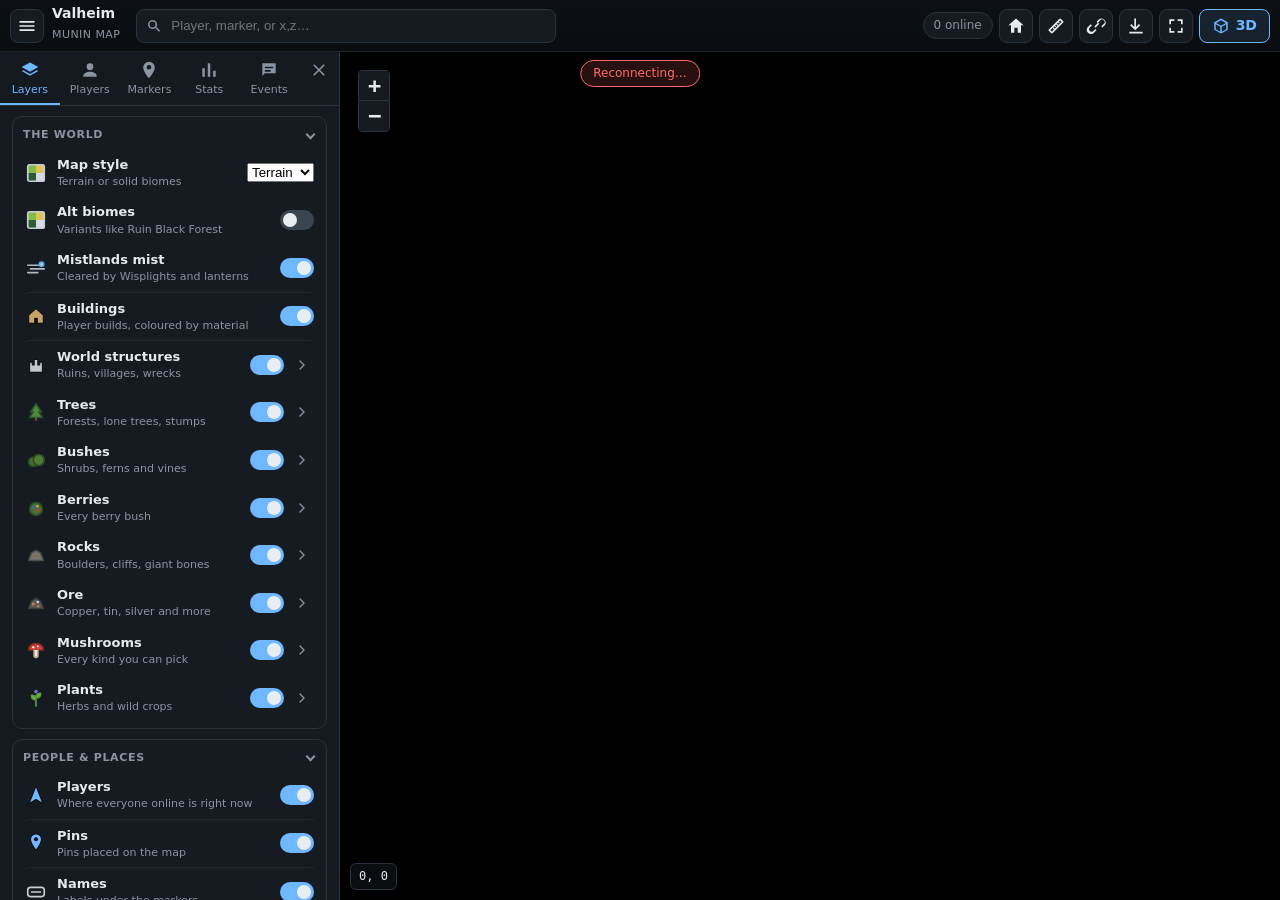
==== web/index.html @ 62a8268f "Ruler: measure routes and travel times, and reach - Measure: click points (they snap to markers) for" ====
<!DOCTYPE html>
<html lang="en">
<head>
<meta charset="utf-8">
<title>Munin Map</title>
<meta name="viewport" content="width=device-width, initial-scale=1, viewport-fit=cover">
<meta name="theme-color" content="#0e1116">
<link rel="icon" href="icons/favicon.svg" type="image/svg+xml">
<script>
// the data every visit starts with, asked for now rather than once the scripts have loaded and
// asked themselves (js/net.js fetchEarly hands each to its first caller)
window.__early = {};
for (const u of ['config', 'data/markers.json', 'data/icons.json', 'data/pins.json', 'data/stats.json', 'data/fog.png', 'data/veg/index.json',
  'data/ruins/index.json', 'data/structures/index.json', 'data/objects/index.json', 'data/prefabs.json'])
  window.__early[u] = fetch(u, { cache: 'no-cache' }).catch(() => null);
</script>
<link rel="stylesheet" href="vendor/leaflet/leaflet.css">
<link rel="stylesheet" href="css/app.css">
<script type="importmap">
{ "imports": { "three": "./vendor/three/three.module.js", "three/addons/": "./vendor/three/addons/" } }
</script>
</head>
<body>

<svg width="0" height="0" style="position:absolute" aria-hidden="true">
  <defs>
    <symbol id="i-layers" viewBox="0 0 24 24"><path d="M12 3 2 8.5 12 14l10-5.5L12 3Zm-8 9.2L2 13.3 12 19l10-5.7-2-1.1-8 4.5-8-4.5Z"/></symbol>
    <symbol id="i-players" viewBox="0 0 24 24"><path d="M12 12a4 4 0 1 0 0-8 4 4 0 0 0 0 8Zm0 2c-4 0-8 2-8 5v1h16v-1c0-3-4-5-8-5Z"/></symbol>
    <symbol id="i-markers" viewBox="0 0 24 24"><path d="M12 2a7 7 0 0 0-7 7c0 5 7 13 7 13s7-8 7-13a7 7 0 0 0-7-7Zm0 9.5A2.5 2.5 0 1 1 12 6a2.5 2.5 0 0 1 0 5.5Z"/></symbol>
    <symbol id="i-stats" viewBox="0 0 24 24"><path d="M4 20V10h3v10H4Zm6.5 0V4h3v16h-3ZM17 20v-7h3v7h-3Z"/></symbol>
    <symbol id="i-events" viewBox="0 0 24 24"><path d="M4 4h16v12H7l-3 3V4Zm3 4v2h10V8H7Zm0 4v2h7v-2H7Z"/></symbol>
    <symbol id="i-3d" viewBox="0 0 24 24"><path d="M12 2 3 7v10l9 5 9-5V7l-9-5Zm0 2.3 6.5 3.6L12 11.5 5.5 7.9 12 4.3ZM5 9.6l6 3.4v6.7l-6-3.4V9.6Zm8 10.1v-6.7l6-3.4v6.7l-6 3.4Z"/></symbol>
    <symbol id="i-2d" viewBox="0 0 24 24"><path d="M3 5h18v14H3V5Zm2 2v10h14V7H5Zm2 2h4v2H7V9Zm0 4h10v2H7v-2Z"/></symbol>
    <symbol id="i-follow" viewBox="0 0 24 24"><path d="M12 8a4 4 0 1 0 0 8 4 4 0 0 0 0-8Zm9 3h-2.06A7 7 0 0 0 13 5.06V3h-2v2.06A7 7 0 0 0 5.06 11H3v2h2.06A7 7 0 0 0 11 18.94V21h2v-2.06A7 7 0 0 0 18.94 13H21v-2Zm-9 7a5 5 0 1 1 0-10 5 5 0 0 1 0 10Z"/></symbol>
    <symbol id="i-link" viewBox="0 0 24 24"><path d="M10.6 13.4a1 1 0 0 1 0-1.4l3.5-3.5a1 1 0 0 1 1.4 1.4L12 13.4a1 1 0 0 1-1.4 0Zm-2.1 4.9a3 3 0 0 1-4.2-4.2l2.8-2.8-1.4-1.4-2.8 2.8a5 5 0 1 0 7 7l2.8-2.8-1.4-1.4-2.8 2.8Zm7-14.2-2.8 2.8 1.4 1.4 2.8-2.8a3 3 0 1 1 4.2 4.2l-2.8 2.8 1.4 1.4 2.8-2.8a5 5 0 0 0-7-7Z"/></symbol>
    <symbol id="i-ruler" viewBox="0 0 24 24"><path d="M3.3 16.2 16.2 3.3a1 1 0 0 1 1.4 0l3.1 3.1a1 1 0 0 1 0 1.4L7.8 20.7a1 1 0 0 1-1.4 0l-3.1-3.1a1 1 0 0 1 0-1.4Zm2.1.7 1.7 1.7L18.6 7.1l-1.7-1.7-1.5 1.5 1.2 1.2-1 1-1.2-1.2-1.2 1.2 1.9 1.9-1 1-1.9-1.9-1.2 1.2 1.2 1.2-1 1-1.2-1.2-1.2 1.2 1.9 1.9-1 1-1.9-1.9-1.4 1.4Z"/></symbol>
    <symbol id="i-menu" viewBox="0 0 24 24"><path d="M3 6h18v2H3V6Zm0 5h18v2H3v-2Zm0 5h18v2H3v-2Z"/></symbol>
    <symbol id="i-close" viewBox="0 0 24 24"><path d="m6.4 5 12.6 12.6-1.4 1.4L5 6.4 6.4 5Zm12.6 1.4L6.4 19 5 17.6 17.6 5 19 6.4Z"/></symbol>
    <symbol id="i-search" viewBox="0 0 24 24"><path d="M10 4a6 6 0 1 0 3.7 10.7l5 5 1.4-1.4-5-5A6 6 0 0 0 10 4Zm0 2a4 4 0 1 1 0 8 4 4 0 0 1 0-8Z"/></symbol>
    <symbol id="i-fullscreen" viewBox="0 0 24 24"><path d="M4 4h6v2H6v4H4V4Zm10 0h6v6h-2V6h-4V4ZM4 14h2v4h4v2H4v-6Zm14 0h2v6h-6v-2h4v-4Z"/></symbol>
    <symbol id="i-export" viewBox="0 0 24 24"><path d="M12 3v10.2l3.6-3.6 1.4 1.4-6 6-6-6 1.4-1.4 3.6 3.6V3h2ZM4 19h16v2H4v-2Z"/></symbol>
    <symbol id="i-home" viewBox="0 0 24 24"><path d="m12 3 9 8h-3v9h-4v-6h-4v6H6v-9H3l9-8Z"/></symbol>
  </defs>
</svg>

<div id="app" class="app" data-mode="2d">
  <div id="map" class="map"></div>
  <div id="view3d" class="view3d" hidden><canvas id="gl"></canvas>
    <div class="v3d-help">Drag to pan · right-drag / two fingers to orbit · wheel to zoom · double-click to centre · WASD move · Q E turn · R F tilt · Z X zoom · Shift fast</div>
  </div>

  <header class="topbar">
    <button class="icon-btn" id="btn-menu" title="Menu"><svg><use href="#i-menu"/></svg></button>
    <div class="title"><span id="title">Valheim</span><span class="sub" id="subtitle">Munin Map</span></div>
    <div class="search">
      <svg><use href="#i-search"/></svg>
      <input id="search" type="search" placeholder="Player, marker, or x,z…" autocomplete="off" spellcheck="false">
      <div id="search-results" class="search-results" hidden></div>
    </div>
    <div class="topbar-right">
      <span id="online-pill" class="pill" title="Players online">0 online</span>
      <button class="icon-btn" id="btn-home" title="Go to spawn"><svg><use href="#i-home"/></svg></button>
      <button class="icon-btn" id="btn-measure" title="Measure distances and travel times" hidden><svg><use href="#i-ruler"/></svg></button>
      <button class="icon-btn" id="btn-link" title="Copy link to this view"><svg><use href="#i-link"/></svg></button>
      <button class="icon-btn" id="btn-export" title="Export area as 3D scene"><svg><use href="#i-export"/></svg></button>
      <button class="icon-btn" id="btn-fullscreen" title="Fullscreen"><svg><use href="#i-fullscreen"/></svg></button>
      <button class="mode-btn" id="btn-mode" title="Switch to 3D"><svg><use href="#i-3d"/></svg><span>3D</span></button>
    </div>
  </header>

  <aside class="sidebar" id="sidebar">
    <nav class="tabs">
      <button data-tab="layers" class="active" title="Layers"><svg><use href="#i-layers"/></svg><span>Layers</span></button>
      <button data-tab="players" title="Players"><svg><use href="#i-players"/></svg><span>Players</span></button>
      <button data-tab="markers" title="Markers"><svg><use href="#i-markers"/></svg><span>Markers</span></button>
      <button data-tab="stats" title="Stats"><svg><use href="#i-stats"/></svg><span>Stats</span></button>
      <button data-tab="events" title="Events"><svg><use href="#i-events"/></svg><span>Events</span><em id="events-badge" hidden></em></button>
      <button class="close" id="btn-close-sidebar" title="Close"><svg><use href="#i-close"/></svg></button>
    </nav>
    <section class="panel active" data-panel="layers" id="panel-layers"></section>
    <section class="panel" data-panel="players" id="panel-players"></section>
    <section class="panel" data-panel="markers" id="panel-markers"></section>
    <section class="panel" data-panel="stats" id="panel-stats"></section>
    <section class="panel" data-panel="events" id="panel-events"></section>
  </aside>

  <div class="hud">
    <div id="coords" class="coords">0, 0</div>
    <div id="biome" class="biome"></div>
    <div id="wind" class="wind" title="Wind direction, the same everywhere (its strength depends on the weather)"></div>
    <div id="render-status" class="render-status" title="Tiles on disk / waiting to render"></div>
  </div>
  <div id="measure-panel" class="measure-panel" hidden></div>
  <div id="toast" class="toast" hidden></div>
  <div id="export-dialog" class="dialog" hidden>
    <div class="dialog-box">
      <div class="dialog-head"><strong>Export 3D scene</strong><button class="icon-btn" id="export-close" title="Close"><svg><use href="#i-close"/></svg></button></div>
      <form id="export-form">
        <label class="field"><span>Area</span>
          <select name="area">
            <option value="view">Visible map (2D view)</option>
            <option value="256">256 m around the centre</option>
            <option value="512" selected>512 m around the centre</option>
            <option value="1024">1 km around the centre</option>
            <option value="1536">1.5 km around the centre</option>
          </select></label>
        <label class="field"><span>Terrain detail</span>
          <select name="step"><option value="1">1 m (heavy)</option><option value="2" selected>2 m</option><option value="4">4 m</option></select></label>
        <div class="field"><span>Include</span>
          <div class="checks">
            <label><input type="checkbox" name="cat" value="piece" checked> Buildings</label>
            <label><input type="checkbox" name="cat" value="other" checked> Ruins &amp; objects</label>
            <label><input type="checkbox" name="cat" value="rock" checked> Rocks</label>
            <label><input type="checkbox" name="cat" value="bush" checked> Bushes</label>
            <label><input type="checkbox" name="cat" value="tree" checked> Trees</label>
            <label><input type="checkbox" name="water" checked> Water</label>
            <label><input type="checkbox" name="markers" checked> Markers</label>
          </div></div>
        <label class="field"><span>Format</span>
          <select name="mode">
            <option value="instanced">glTF scene (.glb), instanced — Blender, Godot, three.js</option>
            <option value="flat">glTF scene (.glb), one node per object — Unreal, Unity</option>
            <option value="unreal">Unreal pack (.zip): scene + 16-bit heightmap + CSV + script</option>
          </select></label>
        <p class="hint">Only explored ground and published objects are exported. Meshes and textures are the game's own assets from this server; keep the file for your own use.</p>
        <div class="dialog-actions"><span id="export-status" class="meta"></span><button type="submit" class="mode-btn" id="export-go">Export</button></div>
      </form>
    </div>
  </div>
  <div id="conn" class="conn" hidden>Reconnecting…</div>
</div>

<script src="vendor/leaflet/leaflet.js"></script>
<script type="module" src="js/app.js"></script>
</body>
</html>
---- web/vendor/leaflet/leaflet.css ----
/* required styles */

.leaflet-pane,
.leaflet-tile,
.leaflet-marker-icon,
.leaflet-marker-shadow,
.leaflet-tile-container,
.leaflet-pane > svg,
.leaflet-pane > canvas,
.leaflet-zoom-box,
.leaflet-image-layer,
.leaflet-layer {
	position: absolute;
	left: 0;
	top: 0;
	}
.leaflet-container {
	overflow: hidden;
	}
.leaflet-tile,
.leaflet-marker-icon,
.leaflet-marker-shadow {
	-webkit-user-select: none;
	   -moz-user-select: none;
	        user-select: none;
	  -webkit-user-drag: none;
	}
/* Prevents IE11 from highlighting tiles in blue */
.leaflet-tile::selection {
	background: transparent;
}
/* Safari renders non-retina tile on retina better with this, but Chrome is worse */
.leaflet-safari .leaflet-tile {
	image-rendering: -webkit-optimize-contrast;
	}
/* hack that prevents hw layers "stretching" when loading new tiles */
.leaflet-safari .leaflet-tile-container {
	width: 1600px;
	height: 1600px;
	-webkit-transform-origin: 0 0;
	}
.leaflet-marker-icon,
.leaflet-marker-shadow {
	display: block;
	}
/* .leaflet-container svg: reset svg max-width decleration shipped in Joomla! (joomla.org) 3.x */
/* .leaflet-container img: map is broken in FF if you have max-width: 100% on tiles */
.leaflet-container .leaflet-overlay-pane svg {
	max-width: none !important;
	max-height: none !important;
	}
.leaflet-container .leaflet-marker-pane img,
.leaflet-container .leaflet-shadow-pane img,
.leaflet-container .leaflet-tile-pane img,
.leaflet-container img.leaflet-image-layer,
.leaflet-container .leaflet-tile {
	max-width: none !important;
	max-height: none !important;
	width: auto;
	padding: 0;
	}

.leaflet-container img.leaflet-tile {
	/* See: https://bugs.chromium.org/p/chromium/issues/detail?id=600120 */
	mix-blend-mode: plus-lighter;
}

.leaflet-container.leaflet-touch-zoom {
	-ms-touch-action: pan-x pan-y;
	touch-action: pan-x pan-y;
	}
.leaflet-container.leaflet-touch-drag {
	-ms-touch-action: pinch-zoom;
	/* Fallback for FF which doesn't support pinch-zoom */
	touch-action: none;
	touch-action: pinch-zoom;
}
.leaflet-container.leaflet-touch-drag.leaflet-touch-zoom {
	-ms-touch-action: none;
	touch-action: none;
}
.leaflet-container {
	-webkit-tap-highlight-color: transparent;
}
.leaflet-container a {
	-webkit-tap-highlight-color: rgba(51, 181, 229, 0.4);
}
.leaflet-tile {
	filter: inherit;
	visibility: hidden;
	}
.leaflet-tile-loaded {
	visibility: inherit;
	}
.leaflet-zoom-box {
	width: 0;
	height: 0;
	-moz-box-sizing: border-box;
	     box-sizing: border-box;
	z-index: 800;
	}
/* workaround for https://bugzilla.mozilla.org/show_bug.cgi?id=888319 */
.leaflet-overlay-pane svg {
	-moz-user-select: none;
	}

.leaflet-pane         { z-index: 400; }

.leaflet-tile-pane    { z-index: 200; }
.leaflet-overlay-pane { z-index: 400; }
.leaflet-shadow-pane  { z-index: 500; }
.leaflet-marker-pane  { z-index: 600; }
.leaflet-tooltip-pane   { z-index: 650; }
.leaflet-popup-pane   { z-index: 700; }

.leaflet-map-pane canvas { z-index: 100; }
.leaflet-map-pane svg    { z-index: 200; }

.leaflet-vml-shape {
	width: 1px;
	height: 1px;
	}
.lvml {
	behavior: url(#default#VML);
	display: inline-block;
	position: absolute;
	}


/* control positioning */

.leaflet-control {
	position: relative;
	z-index: 800;
	pointer-events: visiblePainted; /* IE 9-10 doesn't have auto */
	pointer-events: auto;
	}
.leaflet-top,
.leaflet-bottom {
	position: absolute;
	z-index: 1000;
	pointer-events: none;
	}
.leaflet-top {
	top: 0;
	}
.leaflet-right {
	right: 0;
	}
.leaflet-bottom {
	bottom: 0;
	}
.leaflet-left {
	left: 0;
	}
.leaflet-control {
	float: left;
	clear: both;
	}
.leaflet-right .leaflet-control {
	float: right;
	}
.leaflet-top .leaflet-control {
	margin-top: 10px;
	}
.leaflet-bottom .leaflet-control {
	margin-bottom: 10px;
	}
.leaflet-left .leaflet-control {
	margin-left: 10px;
	}
.leaflet-right .leaflet-control {
	margin-right: 10px;
	}


/* zoom and fade animations */

.leaflet-fade-anim .leaflet-popup {
	opacity: 0;
	-webkit-transition: opacity 0.2s linear;
	   -moz-transition: opacity 0.2s linear;
	        transition: opacity 0.2s linear;
	}
.leaflet-fade-anim .leaflet-map-pane .leaflet-popup {
	opacity: 1;
	}
.leaflet-zoom-animated {
	-webkit-transform-origin: 0 0;
	    -ms-transform-origin: 0 0;
	        transform-origin: 0 0;
	}
svg.leaflet-zoom-animated {
	will-change: transform;
}

.leaflet-zoom-anim .leaflet-zoom-animated {
	-webkit-transition: -webkit-transform 0.25s cubic-bezier(0,0,0.25,1);
	   -moz-transition:    -moz-transform 0.25s cubic-bezier(0,0,0.25,1);
	        transition:         transform 0.25s cubic-bezier(0,0,0.25,1);
	}
.leaflet-zoom-anim .leaflet-tile,
.leaflet-pan-anim .leaflet-tile {
	-webkit-transition: none;
	   -moz-transition: none;
	        transition: none;
	}

.leaflet-zoom-anim .leaflet-zoom-hide {
	visibility: hidden;
	}


/* cursors */

.leaflet-interactive {
	cursor: pointer;
	}
.leaflet-grab {
	cursor: -webkit-grab;
	cursor:    -moz-grab;
	cursor:         grab;
	}
.leaflet-crosshair,
.leaflet-crosshair .leaflet-interactive {
	cursor: crosshair;
	}
.leaflet-popup-pane,
.leaflet-control {
	cursor: auto;
	}
.leaflet-dragging .leaflet-grab,
.leaflet-dragging .leaflet-grab .leaflet-interactive,
.leaflet-dragging .leaflet-marker-draggable {
	cursor: move;
	cursor: -webkit-grabbing;
	cursor:    -moz-grabbing;
	cursor:         grabbing;
	}

/* marker & overlays interactivity */
.leaflet-marker-icon,
.leaflet-marker-shadow,
.leaflet-image-layer,
.leaflet-pane > svg path,
.leaflet-tile-container {
	pointer-events: none;
	}

.leaflet-marker-icon.leaflet-interactive,
.leaflet-image-layer.leaflet-interactive,
.leaflet-pane > svg path.leaflet-interactive,
svg.leaflet-image-layer.leaflet-interactive path {
	pointer-events: visiblePainted; /* IE 9-10 doesn't have auto */
	pointer-events: auto;
	}

/* visual tweaks */

.leaflet-container {
	background: #ddd;
	outline-offset: 1px;
	}
.leaflet-container a {
	color: #0078A8;
	}
.leaflet-zoom-box {
	border: 2px dotted #38f;
	background: rgba(255,255,255,0.5);
	}


/* general typography */
.leaflet-container {
	font-family: "Helvetica Neue", Arial, Helvetica, sans-serif;
	font-size: 12px;
	font-size: 0.75rem;
	line-height: 1.5;
	}


/* general toolbar styles */

.leaflet-bar {
	box-shadow: 0 1px 5px rgba(0,0,0,0.65);
	border-radius: 4px;
	}
.leaflet-bar a {
	background-color: #fff;
	border-bottom: 1px solid #ccc;
	width: 26px;
	height: 26px;
	line-height: 26px;
	display: block;
	text-align: center;
	text-decoration: none;
	color: black;
	}
.leaflet-bar a,
.leaflet-control-layers-toggle {
	background-position: 50% 50%;
	background-repeat: no-repeat;
	display: block;
	}
.leaflet-bar a:hover,
.leaflet-bar a:focus {
	background-color: #f4f4f4;
	}
.leaflet-bar a:first-child {
	border-top-left-radius: 4px;
	border-top-right-radius: 4px;
	}
.leaflet-bar a:last-child {
	border-bottom-left-radius: 4px;
	border-bottom-right-radius: 4px;
	border-bottom: none;
	}
.leaflet-bar a.leaflet-disabled {
	cursor: default;
	background-color: #f4f4f4;
	color: #bbb;
	}

.leaflet-touch .leaflet-bar a {
	width: 30px;
	height: 30px;
	line-height: 30px;
	}
.leaflet-touch .leaflet-bar a:first-child {
	border-top-left-radius: 2px;
	border-top-right-radius: 2px;
	}
.leaflet-touch .leaflet-bar a:last-child {
	border-bottom-left-radius: 2px;
	border-bottom-right-radius: 2px;
	}

/* zoom control */

.leaflet-control-zoom-in,
.leaflet-control-zoom-out {
	font: bold 18px 'Lucida Console', Monaco, monospace;
	text-indent: 1px;
	}

.leaflet-touch .leaflet-control-zoom-in, .leaflet-touch .leaflet-control-zoom-out  {
	font-size: 22px;
	}


/* layers control */

.leaflet-control-layers {
	box-shadow: 0 1px 5px rgba(0,0,0,0.4);
	background: #fff;
	border-radius: 5px;
	}
.leaflet-control-layers-toggle {
	background-image: url(images/layers.png);
	width: 36px;
	height: 36px;
	}
.leaflet-retina .leaflet-control-layers-toggle {
	background-image: url(images/layers-2x.png);
	background-size: 26px 26px;
	}
.leaflet-touch .leaflet-control-layers-toggle {
	width: 44px;
	height: 44px;
	}
.leaflet-control-layers .leaflet-control-layers-list,
.leaflet-control-layers-expanded .leaflet-control-layers-toggle {
	display: none;
	}
.leaflet-control-layers-expanded .leaflet-control-layers-list {
	display: block;
	position: relative;
	}
.leaflet-control-layers-expanded {
	padding: 6px 10px 6px 6px;
	color: #333;
	background: #fff;
	}
.leaflet-control-layers-scrollbar {
	overflow-y: scroll;
	overflow-x: hidden;
	padding-right: 5px;
	}
.leaflet-control-layers-selector {
	margin-top: 2px;
	position: relative;
	top: 1px;
	}
.leaflet-control-layers label {
	display: block;
	font-size: 13px;
	font-size: 1.08333em;
	}
.leaflet-control-layers-separator {
	height: 0;
	border-top: 1px solid #ddd;
	margin: 5px -10px 5px -6px;
	}

/* Default icon URLs */
.leaflet-default-icon-path { /* used only in path-guessing heuristic, see L.Icon.Default */
	background-image: url(images/marker-icon.png);
	}


/* attribution and scale controls */

.leaflet-container .leaflet-control-attribution {
	background: #fff;
	background: rgba(255, 255, 255, 0.8);
	margin: 0;
	}
.leaflet-control-attribution,
.leaflet-control-scale-line {
	padding: 0 5px;
	color: #333;
	line-height: 1.4;
	}
.leaflet-control-attribution a {
	text-decoration: none;
	}
.leaflet-control-attribution a:hover,
.leaflet-control-attribution a:focus {
	text-decoration: underline;
	}
.leaflet-attribution-flag {
	display: inline !important;
	vertical-align: baseline !important;
	width: 1em;
	height: 0.6669em;
	}
.leaflet-left .leaflet-control-scale {
	margin-left: 5px;
	}
.leaflet-bottom .leaflet-control-scale {
	margin-bottom: 5px;
	}
.leaflet-control-scale-line {
	border: 2px solid #777;
	border-top: none;
	line-height: 1.1;
	padding: 2px 5px 1px;
	white-space: nowrap;
	-moz-box-sizing: border-box;
	     box-sizing: border-box;
	background: rgba(255, 255, 255, 0.8);
	text-shadow: 1px 1px #fff;
	}
.leaflet-control-scale-line:not(:first-child) {
	border-top: 2px solid #777;
	border-bottom: none;
	margin-top: -2px;
	}
.leaflet-control-scale-line:not(:first-child):not(:last-child) {
	border-bottom: 2px solid #777;
	}

.leaflet-touch .leaflet-control-attribution,
.leaflet-touch .leaflet-control-layers,
.leaflet-touch .leaflet-bar {
	box-shadow: none;
	}
.leaflet-touch .leaflet-control-layers,
.leaflet-touch .leaflet-bar {
	border: 2px solid rgba(0,0,0,0.2);
	background-clip: padding-box;
	}


/* popup */

.leaflet-popup {
	position: absolute;
	text-align: center;
	margin-bottom: 20px;
	}
.leaflet-popup-content-wrapper {
	padding: 1px;
	text-align: left;
	border-radius: 12px;
	}
.leaflet-popup-content {
	margin: 13px 24px 13px 20px;
	line-height: 1.3;
	font-size: 13px;
	font-size: 1.08333em;
	min-height: 1px;
	}
.leaflet-popup-content p {
	margin: 17px 0;
	margin: 1.3em 0;
	}
.leaflet-popup-tip-container {
	width: 40px;
	height: 20px;
	position: absolute;
	left: 50%;
	margin-top: -1px;
	margin-left: -20px;
	overflow: hidden;
	pointer-events: none;
	}
.leaflet-popup-tip {
	width: 17px;
	height: 17px;
	padding: 1px;

	margin: -10px auto 0;
	pointer-events: auto;

	-webkit-transform: rotate(45deg);
	   -moz-transform: rotate(45deg);
	    -ms-transform: rotate(45deg);
	        transform: rotate(45deg);
	}
.leaflet-popup-content-wrapper,
.leaflet-popup-tip {
	background: white;
	color: #333;
	box-shadow: 0 3px 14px rgba(0,0,0,0.4);
	}
.leaflet-container a.leaflet-popup-close-button {
	position: absolute;
	top: 0;
	right: 0;
	border: none;
	text-align: center;
	width: 24px;
	height: 24px;
	font: 16px/24px Tahoma, Verdana, sans-serif;
	color: #757575;
	text-decoration: none;
	background: transparent;
	}
.leaflet-container a.leaflet-popup-close-button:hover,
.leaflet-container a.leaflet-popup-close-button:focus {
	color: #585858;
	}
.leaflet-popup-scrolled {
	overflow: auto;
	}

.leaflet-oldie .leaflet-popup-content-wrapper {
	-ms-zoom: 1;
	}
.leaflet-oldie .leaflet-popup-tip {
	width: 24px;
	margin: 0 auto;

	-ms-filter: "progid:DXImageTransform.Microsoft.Matrix(M11=0.70710678, M12=0.70710678, M21=-0.70710678, M22=0.70710678)";
	filter: progid:DXImageTransform.Microsoft.Matrix(M11=0.70710678, M12=0.70710678, M21=-0.70710678, M22=0.70710678);
	}

.leaflet-oldie .leaflet-control-zoom,
.leaflet-oldie .leaflet-control-layers,
.leaflet-oldie .leaflet-popup-content-wrapper,
.leaflet-oldie .leaflet-popup-tip {
	border: 1px solid #999;
	}


/* div icon */

.leaflet-div-icon {
	background: #fff;
	border: 1px solid #666;
	}


/* Tooltip */
/* Base styles for the element that has a tooltip */
.leaflet-tooltip {
	position: absolute;
	padding: 6px;
	background-color: #fff;
	border: 1px solid #fff;
	border-radius: 3px;
	color: #222;
	white-space: nowrap;
	-webkit-user-select: none;
	-moz-user-select: none;
	-ms-user-select: none;
	user-select: none;
	pointer-events: none;
	box-shadow: 0 1px 3px rgba(0,0,0,0.4);
	}
.leaflet-tooltip.leaflet-interactive {
	cursor: pointer;
	pointer-events: auto;
	}
.leaflet-tooltip-top:before,
.leaflet-tooltip-bottom:before,
.leaflet-tooltip-left:before,
.leaflet-tooltip-right:before {
	position: absolute;
	pointer-events: none;
	border: 6px solid transparent;
	background: transparent;
	content: "";
	}

/* Directions */

.leaflet-tooltip-bottom {
	margin-top: 6px;
}
.leaflet-tooltip-top {
	margin-top: -6px;
}
.leaflet-tooltip-bottom:before,
.leaflet-tooltip-top:before {
	left: 50%;
	margin-left: -6px;
	}
.leaflet-tooltip-top:before {
	bottom: 0;
	margin-bottom: -12px;
	border-top-color: #fff;
	}
.leaflet-tooltip-bottom:before {
	top: 0;
	margin-top: -12px;
	margin-left: -6px;
	border-bottom-color: #fff;
	}
.leaflet-tooltip-left {
	margin-left: -6px;
}
.leaflet-tooltip-right {
	margin-left: 6px;
}
.leaflet-tooltip-left:before,
.leaflet-tooltip-right:before {
	top: 50%;
	margin-top: -6px;
	}
.leaflet-tooltip-left:before {
	right: 0;
	margin-right: -12px;
	border-left-color: #fff;
	}
.leaflet-tooltip-right:before {
	left: 0;
	margin-left: -12px;
	border-right-color: #fff;
	}

/* Printing */

@media print {
	/* Prevent printers from removing background-images of controls. */
	.leaflet-control {
		-webkit-print-color-adjust: exact;
		print-color-adjust: exact;
		}
	}
---- web/css/app.css ----
:root {
  --bg: #0e1116;
  --bg-2: #161b22;
  --bg-3: #1f2630;
  --line: #2a323d;
  --text: #e6e9ee;
  --muted: #8a94a3;
  --accent: #6fb7ff;
  --accent-2: #f2c14e;
  --danger: #ff6b6b;
  --ok: #58c27d;
  --sidebar-w: 340px;
  --topbar-h: 52px;
  --font: system-ui, -apple-system, "Segoe UI", Roboto, Helvetica, Arial, sans-serif;
  --mono: ui-monospace, SFMono-Regular, Menlo, Consolas, monospace;
}
* { box-sizing: border-box; }
html, body { margin: 0; height: 100%; background: var(--bg); color: var(--text); font: 14px/1.4 var(--font); overflow: hidden; }
button { font: inherit; color: inherit; }
svg { fill: currentColor; }
a { color: var(--accent); }

.app { position: fixed; inset: 0; }
.map { position: absolute; inset: 0; background: #0a0d12; }
.leaflet-container { background: #0d1117; font: inherit; }   /* past the world's edge, = OUTSIDE_COLOR in crs.js */
.leaflet-tile { image-rendering: auto; }
.leaflet-control-attribution { display: none; }
.leaflet-bar { border: 1px solid var(--line) !important; box-shadow: 0 2px 8px rgba(0,0,0,.4) !important; }
.leaflet-bar a { background: var(--bg-2) !important; color: var(--text) !important; border-bottom-color: var(--line) !important; }
.leaflet-bar a:hover { background: var(--bg-3) !important; }
.leaflet-left { left: 8px; }
.leaflet-top { top: calc(var(--topbar-h) + 8px); }
.leaflet-bottom { bottom: 42px; }

.view3d { position: absolute; inset: 0; background: #0a0d12; }
.view3d canvas { width: 100%; height: 100%; display: block; }
.v3d-help { position: absolute; left: 50%; bottom: 46px; transform: translateX(-50%); font-size: 12px; color: var(--muted); background: rgba(14,17,22,.75); padding: 4px 10px; border-radius: 6px; pointer-events: none; }

/* top bar */
.topbar { position: absolute; top: 0; left: 0; right: 0; height: var(--topbar-h); display: flex; align-items: center; gap: 8px; padding: 0 10px; background: linear-gradient(rgba(14,17,22,.92), rgba(14,17,22,.75)); backdrop-filter: blur(6px); border-bottom: 1px solid rgba(42,50,61,.6); z-index: 1000; }
.title { display: flex; flex-direction: column; line-height: 1.05; min-width: 0; }
.title span { white-space: nowrap; overflow: hidden; text-overflow: ellipsis; font-weight: 600; }
.title .sub { font-size: 11px; color: var(--muted); font-weight: 500; letter-spacing: .04em; text-transform: uppercase; }
.search { position: relative; flex: 1; max-width: 420px; margin-left: 8px; display: flex; align-items: center; background: var(--bg-2); border: 1px solid var(--line); border-radius: 8px; padding: 0 8px; height: 34px; }
.search > svg { width: 18px; height: 18px; color: var(--muted); flex: none; }
.search input { flex: 1; background: none; border: 0; outline: 0; color: var(--text); padding: 0 8px; min-width: 0; }
.search-results { position: absolute; top: 38px; left: 0; right: 0; background: var(--bg-2); border: 1px solid var(--line); border-radius: 8px; max-height: 320px; overflow: auto; box-shadow: 0 8px 24px rgba(0,0,0,.5); }
.search-results button { display: flex; width: 100%; align-items: center; gap: 8px; padding: 8px 10px; background: none; border: 0; text-align: left; cursor: pointer; }
.search-results button:hover, .search-results button.active { background: var(--bg-3); }
.search-results .kind { font-size: 11px; color: var(--muted); margin-left: auto; }
.topbar-right { margin-left: auto; display: flex; align-items: center; gap: 6px; }
.pill { font-size: 12px; padding: 4px 10px; border-radius: 999px; background: var(--bg-2); border: 1px solid var(--line); color: var(--muted); white-space: nowrap; }
.pill.on { color: var(--ok); border-color: rgba(88,194,125,.4); }
.icon-btn { width: 34px; height: 34px; display: inline-flex; align-items: center; justify-content: center; border-radius: 8px; border: 1px solid var(--line); background: var(--bg-2); cursor: pointer; }
.icon-btn:hover { background: var(--bg-3); }
.icon-btn svg { width: 20px; height: 20px; }
.icon-btn.on { border-color: var(--accent); color: var(--accent); }
.mode-btn { height: 34px; display: inline-flex; align-items: center; gap: 6px; padding: 0 12px; border-radius: 8px; border: 1px solid var(--accent); background: rgba(111,183,255,.12); color: var(--accent); cursor: pointer; font-weight: 600; }
.mode-btn svg { width: 18px; height: 18px; }
.mode-btn[disabled] { opacity: .5; cursor: default; }

/* sidebar */
.sidebar { position: absolute; top: var(--topbar-h); bottom: 0; left: 0; width: var(--sidebar-w); background: rgba(22,27,34,.96); border-right: 1px solid var(--line); z-index: 900; display: flex; flex-direction: column; transform: translateX(0); transition: transform .2s ease; }
.app.sidebar-hidden .sidebar { transform: translateX(-100%); }
.app.embed .topbar, .app.embed .sidebar, .app.embed .hud, .app.embed .leaflet-control-container { display: none; }
.tabs { display: flex; border-bottom: 1px solid var(--line); }
.tabs button { flex: 1; display: flex; flex-direction: column; align-items: center; gap: 2px; padding: 8px 4px 6px; background: none; border: 0; border-bottom: 2px solid transparent; color: var(--muted); cursor: pointer; font-size: 11px; position: relative; }
.tabs button svg { width: 20px; height: 20px; }
.tabs button.active { color: var(--accent); border-bottom-color: var(--accent); }
.tabs button.close { flex: 0 0 40px; }
.tabs button.close span { display: none; }
.tabs em { position: absolute; top: 4px; right: 12px; background: var(--accent-2); color: #000; font: 700 10px/1 var(--font); padding: 2px 5px; border-radius: 999px; font-style: normal; }
.panel { display: none; flex: 1; overflow: auto; padding: 10px 12px 20px; }
.panel.active { display: block; }
.panel h3 { margin: 12px 0 6px; font-size: 11px; letter-spacing: .06em; text-transform: uppercase; color: var(--muted); display: flex; align-items: center; gap: 8px; }
.panel h3 .count { margin-left: auto; font-weight: 500; }
.panel h3:first-child { margin-top: 2px; }
.row { display: flex; align-items: center; gap: 8px; padding: 6px 4px; border-radius: 6px; }
.row:hover { background: rgba(255,255,255,.04); }
.row.clickable { cursor: pointer; }
.row .grow { flex: 1; min-width: 0; }
.row .name { font-weight: 600; white-space: nowrap; overflow: hidden; text-overflow: ellipsis; }
.row .meta { font-size: 12px; color: var(--muted); white-space: nowrap; overflow: hidden; text-overflow: ellipsis; }
.row .sw { width: 14px; height: 14px; border-radius: 3px; flex: none; border: 1px solid rgba(255,255,255,.15); }
.row .ico { width: 20px; height: 20px; flex: none; }
.row input[type=checkbox] { width: 16px; height: 16px; accent-color: var(--accent); margin: 0; }
.row input[type=range] { width: 100px; accent-color: var(--accent); }
.lrow .lrange { width: 110px; accent-color: var(--accent); flex: none; }
.hp { height: 5px; background: var(--bg-3); border-radius: 3px; overflow: hidden; margin-top: 4px; }
.hp i { display: block; height: 100%; background: var(--ok); }
.hp i.low { background: var(--danger); }
.dot { width: 8px; height: 8px; border-radius: 50%; background: var(--muted); flex: none; }
.dot.on { background: var(--ok); }
.empty { color: var(--muted); font-size: 13px; padding: 8px 4px; }
.btn { padding: 6px 10px; border-radius: 6px; border: 1px solid var(--line); background: var(--bg-3); cursor: pointer; font-size: 12px; }
.btn:hover { border-color: var(--accent); }
.btn.small { padding: 3px 8px; font-size: 11px; }
.kv { display: grid; grid-template-columns: 1fr auto; gap: 4px 12px; font-size: 13px; padding: 2px 4px; }
.kv dt { color: var(--muted); }
.kv dd { margin: 0; font-variant-numeric: tabular-nums; text-align: right; }
.stat-tiles { display: grid; grid-template-columns: repeat(3, 1fr); gap: 6px; margin: 4px 0; }
.stat-tile { background: var(--bg-3); border-radius: 8px; padding: 8px 10px; }
.stat-tile b { display: block; font-size: 18px; font-weight: 600; font-variant-numeric: tabular-nums; }
.stat-tile span { font-size: 11px; color: var(--muted); }
.spark { width: 100%; height: 44px; display: block; margin: 4px 0; }
.spark path { fill: none; stroke: var(--accent); stroke-width: 1.5; }
.spark .area { fill: rgba(111,183,255,.18); stroke: none; }
.spark .axis { stroke: var(--line); stroke-width: 1; }
table.stats { width: 100%; border-collapse: collapse; font-size: 11.5px; }
table.stats td:first-child { max-width: 88px; overflow: hidden; text-overflow: ellipsis; }
table.stats th { text-align: left; color: var(--muted); font-weight: 500; padding: 4px 3px; border-bottom: 1px solid var(--line); cursor: pointer; white-space: nowrap; }
table.stats td { padding: 5px 3px; border-bottom: 1px solid rgba(42,50,61,.5); white-space: nowrap; font-variant-numeric: tabular-nums; }
table.stats td.num, table.stats th.num { text-align: right; }
table.stats tr.on td:first-child::before { content: ""; display: inline-block; width: 7px; height: 7px; border-radius: 50%; background: var(--ok); margin-right: 6px; }
.event { display: flex; gap: 8px; padding: 6px 4px; border-bottom: 1px solid rgba(42,50,61,.5); font-size: 13px; }
.event[hidden] { display: none; }   /* the type filters set hidden; display:flex above would override it */
.event time { color: var(--muted); font-size: 11px; flex: none; width: 50px; font-variant-numeric: tabular-nums; padding-top: 2px; line-height: 1.3; }
#panel-events .older { display: block; margin: 10px auto; }
.event .t { flex: 1; min-width: 0; }
.event b { font-weight: 600; }
.event .msg { color: var(--text); word-break: break-word; }
.event[data-type=death] .msg, .event[data-type=death] b { color: var(--danger); }
.event[data-type=join] b { color: var(--ok); }
.event[data-type=boss] b { color: #ff5c5c; }
.event[data-type=boss] .msg { color: #ffd2d2; }
.event[data-type=raid] b, .event[data-type=invasion] b { color: #ffb347; }
.event[data-type=raid] .msg, .event[data-type=invasion] .msg { color: #ffe2bd; }
.event[data-type=found] b { color: #f2c14e; }
.event[data-type=biome] b { color: #8fd8d0; }
.event[data-type=sleep] b { color: #c9a7ff; }
.event[data-type=server] b { color: var(--accent-2); }
.event[data-type=chat] .msg, .event[data-type=shout] .msg, .event[data-type=whisper] .msg { color: #e8edf3; }
.event.said { background: rgba(124,199,255,.06); border-left: 2px solid rgba(124,199,255,.45); padding-left: 6px; }
.event[data-type=leave] b { color: var(--muted); }
.event[data-type=shout] .msg { font-style: italic; }
.event.clickable { cursor: pointer; }
.event.clickable:hover { background: rgba(255,255,255,.04); }
.chat-form { display: flex; gap: 6px; margin-top: 8px; }
.filters { display: flex; flex-wrap: wrap; gap: 4px; margin: 4px 0 8px; }
.filters label { font-size: 11px; padding: 3px 8px; border-radius: 999px; border: 1px solid var(--line); background: var(--bg-3); cursor: pointer; user-select: none; }
.filters label.off { opacity: .45; }
.filters input { display: none; }

/* hud */
.hud { position: absolute; left: 10px; bottom: 10px; display: flex; gap: 8px; align-items: center; z-index: 800; font-family: var(--mono); font-size: 12px; pointer-events: none; }
.hud > div { background: rgba(14,17,22,.8); border: 1px solid var(--line); border-radius: 6px; padding: 4px 8px; }
.hud .biome:empty, .hud .render-status:empty, .hud .wind:empty { display: none; }
.hud .wind { display: flex; align-items: center; gap: 5px; }
.hud .wind svg { width: 12px; height: 12px; transition: transform .6s ease; }
.hud .render-status { color: var(--muted); }
.app:not(.sidebar-hidden) .hud { left: calc(var(--sidebar-w) + 10px); }
.app:not(.sidebar-hidden) .leaflet-left { left: calc(var(--sidebar-w) + 8px); }
.toast { position: absolute; left: 50%; bottom: 56px; transform: translateX(-50%); background: var(--bg-2); border: 1px solid var(--line); padding: 8px 14px; border-radius: 8px; z-index: 1200; box-shadow: 0 8px 24px rgba(0,0,0,.5); }
.conn { position: absolute; top: calc(var(--topbar-h) + 8px); left: 50%; transform: translateX(-50%); background: rgba(255,107,107,.15); border: 1px solid var(--danger); color: var(--danger); padding: 4px 12px; border-radius: 999px; font-size: 12px; z-index: 1200; }

/* map markers */
.mk { position: relative; width: 26px; height: 26px; }
.mk svg { width: 26px; height: 26px; filter: drop-shadow(0 1px 2px rgba(0,0,0,.8)); }
.mk .lbl { position: absolute; left: 50%; top: 100%; transform: translateX(-50%); white-space: nowrap; font: 600 11px/1.2 var(--font); color: #fff; text-shadow: 0 0 3px #000, 0 0 3px #000, 0 1px 2px #000; margin-top: 1px; pointer-events: none; }
.leaflet-container.zoom-lt-4 .mk .lbl { display: none; }
.mk .lbl { transition: opacity .15s; }
.mk .lbl.lbl-off { opacity: 0; }          /* would overlap another label (markers.js declutter) */
.mk:hover .lbl.lbl-off { opacity: 1; }
.leaflet-container.zoom-lt-3 .mk svg { transform: scale(.7); }
.mk-player { width: 30px; height: 30px; }
.mk-player .arrow { position: absolute; inset: 0; }
.mk-player .arrow svg { width: 30px; height: 30px; filter: drop-shadow(0 1px 2px rgba(0,0,0,.9)); }
.mk-player .lbl { top: 100%; margin-top: 0; }
.mk-player .hp { position: absolute; left: 3px; right: 3px; bottom: -3px; height: 3px; margin: 0; }
.mk-player.dead .arrow { opacity: .5; }
.mk-player.following .arrow svg { filter: drop-shadow(0 0 4px var(--accent)); }
.mk-pin svg { width: 18px; height: 18px; }
.mk-pin { width: 18px; height: 18px; }
.raid-icon { overflow: visible; }
.raid-pin { width: 64px; height: 64px; display: flex; align-items: center; justify-content: center; animation: raid-pulse 1.257s linear infinite; }
.raid-pin img { height: 64px; width: auto; image-rendering: auto; filter: drop-shadow(0 0 2px rgba(0,0,0,.6)); }
.raid-pin b { font: 900 56px/1 var(--font); color: #ff0f00; text-shadow: 0 0 3px #000; }
.raid-name { position: absolute; left: 50%; top: 62px; transform: translateX(-50%); white-space: nowrap; font: 600 13px/1.2 var(--font); color: #fff; text-shadow: 0 0 3px #000, 0 0 3px #000, 0 1px 2px #000; pointer-events: none; }
.raid-area { pointer-events: none; }
/* the game's pulse: size x (0.8 + 0.2 sin(5t)) */
@keyframes raid-pulse { 0% { transform: scale(.8); } 25% { transform: scale(1); } 50% { transform: scale(.8); } 75% { transform: scale(.6); } 100% { transform: scale(.8); } }
.shout-icon { overflow: visible; }
.shout-pin { width: 28px; height: 28px; display: flex; align-items: center; justify-content: center; animation: shout-in .25s ease-out; }
.shout-pin img, .shout-pin svg { width: 28px; height: 28px; filter: drop-shadow(0 0 2px rgba(0,0,0,.8)); }
.shout-text { position: absolute; left: 50%; top: 30px; transform: translateX(-50%); max-width: 260px; width: max-content; text-align: center; font: 600 13px/1.25 var(--font); color: #fff; text-shadow: 0 0 3px #000, 0 0 3px #000, 0 1px 2px #000; pointer-events: none; }
@keyframes shout-in { from { transform: scale(.4); opacity: 0; } to { transform: scale(1); opacity: 1; } }
.ping { width: 40px; height: 40px; border-radius: 50%; border: 3px solid var(--accent-2); animation: ping 1.2s ease-out infinite; box-shadow: 0 0 12px var(--accent-2); }
@keyframes ping { 0% { transform: scale(.3); opacity: 1; } 100% { transform: scale(1.6); opacity: 0; } }
.leaflet-tooltip { background: var(--bg-2); color: var(--text); border: 1px solid var(--line); border-radius: 6px; box-shadow: 0 4px 12px rgba(0,0,0,.5); font: 12px var(--font); }
.leaflet-tooltip-top::before { border-top-color: var(--line); }
.leaflet-popup-content-wrapper { background: var(--bg-2); color: var(--text); border: 1px solid var(--line); border-radius: 8px; }
.leaflet-popup-tip { background: var(--bg-2); }
.leaflet-popup-content { margin: 10px 14px; font: 13px var(--font); }
.leaflet-popup-content b { display: block; margin-bottom: 2px; }
.leaflet-popup-content .runetext { margin-top: 6px; width: 280px; max-width: 72vw; max-height: 220px; overflow-y: auto; white-space: pre-line; font-style: italic; line-height: 1.45; color: var(--text); }
.leaflet-popup-content small { color: var(--muted); }
.dungeon-state { margin-top: 6px; font-weight: 600; color: var(--muted); }
.dungeon-state.visited { color: var(--text); }
.dungeon-info { width: 100%; border-collapse: collapse; margin-top: 4px; font-size: 12px; }
.dungeon-info td { padding: 1px 0; color: var(--muted); }
.dungeon-info td + td { padding-left: 12px; color: var(--text); text-align: right; font-variant-numeric: tabular-nums; }
.dungeon-info tr.done td + td { color: var(--ok); }
.dungeon-info tr.sub td { padding-top: 6px; color: var(--text); font-weight: 600; }
.pin-actions { margin-top: 8px; }
.panel .row select.sel { margin-left: auto; font: 12px var(--font); color: var(--text); background: var(--bg); border: 1px solid var(--line); border-radius: 6px; padding: 3px 6px; max-width: 55%; }
.pin-form { min-width: 220px; }
.pin-form .row { display: flex; gap: 6px; margin-top: 6px; }
.pin-form input, .pin-form select { flex: 1; min-width: 0; font: 13px var(--font); color: var(--text); background: var(--bg); border: 1px solid var(--line); border-radius: 6px; padding: 5px 7px; }
.pin-form select { flex: 0 0 auto; }
.pin-form .err { display: block; margin-top: 6px; color: #e07a6a; }
.pin-form .pin-key { margin-top: 8px; }
.pin-form .pin-key summary { cursor: pointer; font-size: 12px; color: var(--muted, #9aa); }
.pin-form .pin-key small { display: block; margin-top: 4px; max-width: 240px; }
.pin-form .pin-key input { font-family: ui-monospace, monospace; font-size: 12px; }
.base-edit { margin-top: 8px; border-top: 1px solid var(--line); padding-top: 6px; }
.pin-form-popup .leaflet-popup-content { margin: 10px 12px; }
.leaflet-container a.leaflet-popup-close-button { color: var(--muted); }
.fog-layer { image-rendering: auto; }
.tile-fallback { position: absolute; }
.tile-wrap { overflow: hidden; }
.tile-wrap img { position: absolute; left: 0; top: 0; display: block; }
.structures-tile { image-rendering: auto; }
.legend { display: flex; flex-wrap: wrap; gap: 4px 10px; font-size: 11px; color: var(--muted); padding: 2px 4px 6px; }
.legend i { display: inline-block; width: 10px; height: 10px; border-radius: 2px; margin-right: 4px; vertical-align: -1px; }

@media (max-width: 720px) {
  :root { --sidebar-w: 100vw; }
  .topbar .title .sub { display: none; }
  .topbar .search { max-width: none; }
  #btn-fullscreen, #btn-link { display: none; }
  .sidebar { width: 100vw; }
  .app:not(.sidebar-hidden) .hud { display: none; }
  /* search results the width of the screen, each name with its kind and place under it */
  .search-results { position: fixed; left: 8px; right: 8px; top: calc(var(--topbar-h) - 2px); max-height: 60vh; }
  .search-results button { flex-direction: column; align-items: flex-start; gap: 1px; }
  .search-results .kind { margin-left: 0; }
  .app:not(.sidebar-hidden) .leaflet-left, .app:not(.sidebar-hidden) .leaflet-right { display: none; }   /* the full-screen menu: the map's buttons would float over it */
  .hud { font-size: 11px; }
  .v3d-help { display: none; }
  .topbar { gap: 6px; padding: 0 8px; }
  .topbar-right { flex: none; }
  .search { min-width: 80px; }
  .mode-btn span { display: none; }
  .mode-btn { padding: 0 9px; }
}
/* phones held upright: title and export go, the 3D button and the rest stay reachable */
@media (max-width: 560px) {
  .topbar .title { display: none; }
  .search { margin-left: 0; }
  #btn-export { display: none; }
  .pill { padding: 4px 8px; }
}

/* export dialog */
.dialog[hidden] { display: none; }
.dialog { position: absolute; inset: 0; z-index: 1300; background: rgba(0,0,0,.55); display: flex; align-items: center; justify-content: center; padding: 16px; }
.dialog-box { width: min(520px, 100%); background: var(--bg-2); border: 1px solid var(--line); border-radius: 12px; box-shadow: 0 16px 48px rgba(0,0,0,.6); padding: 16px 18px; }
.dialog-head { display: flex; align-items: center; justify-content: space-between; margin-bottom: 10px; font-size: 15px; }
.dialog .field { display: grid; grid-template-columns: 120px 1fr; align-items: center; gap: 10px; padding: 6px 0; }
.dialog .field > span { color: var(--muted); font-size: 12px; text-transform: uppercase; letter-spacing: .05em; }
.dialog select { width: 100%; background: var(--bg-3); color: var(--text); border: 1px solid var(--line); border-radius: 6px; padding: 6px 8px; font: inherit; }
.dialog .checks { display: flex; flex-wrap: wrap; gap: 6px 14px; }
.dialog .checks label { display: inline-flex; gap: 6px; align-items: center; white-space: nowrap; }
.dialog .hint { color: var(--muted); font-size: 12px; margin: 8px 0 4px; }
.dialog-actions { display: flex; align-items: center; justify-content: flex-end; gap: 12px; margin-top: 8px; }
.dialog-actions .meta { color: var(--muted); font-size: 12px; margin-right: auto; }
@media (max-width: 600px) { .dialog .field { grid-template-columns: 1fr; } }

/* player card */
.player-card { position: absolute; z-index: 1250; width: 280px; background: var(--bg-2); border: 1px solid var(--line); border-radius: 10px; box-shadow: 0 12px 32px rgba(0,0,0,.55); padding: 10px 12px; font-size: 12.5px; }
.player-card[hidden] { display: none; }
.player-card .pc-head { display: flex; align-items: center; gap: 8px; margin-bottom: 6px; }
.player-card .pc-head .ico svg { width: 22px; height: 22px; }
.player-card .pc-head .name { font-weight: 700; font-size: 14px; }
.player-card .pc-head .meta { font-size: 11.5px; color: var(--muted); }
.player-card .icon-btn.small { width: 26px; height: 26px; }
.player-card .icon-btn.small svg { width: 16px; height: 16px; }
.player-card .pc-bar { display: grid; grid-template-columns: 56px 1fr 62px; align-items: center; gap: 8px; padding: 3px 0; }
.player-card .pc-bar span { color: var(--muted); font-size: 11px; }
.player-card .pc-bar .hp { margin: 0; height: 7px; }
.player-card .pc-bar b { text-align: right; font-variant-numeric: tabular-nums; font-weight: 600; font-size: 11.5px; }
.player-card .hp-stamina i { background: #f2c14e; }
.player-card .hp-eitr i { background: #9b8cff; }
.player-card .pc-section { margin: 8px 0 3px; font-size: 10.5px; letter-spacing: .06em; text-transform: uppercase; color: var(--muted); }
.player-card .pc-gear { display: flex; justify-content: space-between; gap: 8px; padding: 2px 0; }
.player-card .pc-gear span { color: var(--muted); }
.player-card .pc-gear b { font-weight: 600; text-align: right; }
.player-card .pc-stats { display: grid; grid-template-columns: repeat(3, 1fr); gap: 6px; }
.player-card .pc-stats div { background: var(--bg-3); border-radius: 6px; padding: 5px 7px; }
.player-card .pc-stats b { display: block; font-size: 13px; }
.player-card .pc-stats span { font-size: 10.5px; color: var(--muted); }
.player-card .pc-actions { display: flex; gap: 6px; margin-top: 10px; }
.player-card .pc-actions .btn { flex: 1; text-align: center; }
.player-card .btn.on { border-color: var(--accent); color: var(--accent); }

.ring-lbl { font: 600 11px/14px var(--font); color: #7cff4f; text-align: center; text-shadow: 0 0 3px #000, 0 0 3px #000; pointer-events: none; }

.leaflet-container.marker-hover { cursor: pointer; }   /* over a marker on the marker canvas */

/* events panel: Events | Server log */
.seg { display: flex; gap: 4px; margin: 2px 0 10px; padding: 3px; border: 1px solid var(--line); border-radius: 9px; background: var(--bg-3); }
.seg button { flex: 1; padding: 6px 8px; background: transparent; color: var(--muted); border: 0; border-radius: 6px; cursor: pointer; font-size: 12px; }
.seg button.on { background: var(--bg-2, #1b222c); color: var(--text); font-weight: 600; }
.serverlog .log-key p { font-size: 12px; color: var(--muted); margin: 6px 0; }
.serverlog .log-key { padding: 4px 0 8px; }
.serverlog .row-in { display: flex; gap: 8px; margin-top: 8px; }
.serverlog .row-in input, .serverlog input[type=search] { padding: 6px 8px; border-radius: 6px; border: 1px solid var(--line); background: var(--bg-2); color: var(--text); font-size: 12px; }
.serverlog .row-in input { flex: 1; min-width: 0; }
.serverlog .err { color: var(--danger); font-size: 12px; margin-top: 6px; }
.serverlog .log-tools { display: flex; flex-direction: column; gap: 8px; margin-bottom: 10px; font-size: 12px; }
.serverlog .log-opts { display: flex; align-items: center; justify-content: space-between; gap: 10px; }
.serverlog .log-opts label { display: flex; align-items: center; gap: 6px; color: var(--muted); cursor: pointer; }
.serverlog .log-tools input[type=search] { width: 100%; box-sizing: border-box; }
.serverlog .log-lines { font: 11px/1.45 ui-monospace, monospace; max-height: calc(100vh - 230px); overflow-y: auto; }
.logline { display: flex; gap: 8px; padding: 1px 2px; border-bottom: 1px solid rgba(42,50,61,.35); }
.logline[hidden] { display: none; }
.logline time { flex: none; color: var(--muted); }
.logline span { word-break: break-word; white-space: pre-wrap; }
.logline.warn span { color: #ffd27a; }
.logline.error span { color: var(--danger); }

.filters-head { display: flex; align-items: center; gap: 10px; font-size: 11px; color: var(--muted); text-transform: uppercase; letter-spacing: .04em; margin-top: 2px; }
.filters-head span { flex: 1; }
.filters-head .link { background: none; border: 0; color: var(--accent, #6fb7ff); cursor: pointer; font-size: 11px; padding: 0; text-transform: none; letter-spacing: 0; }
.filters-head .link:hover { text-decoration: underline; }

/* event filters: three labelled rows of equal chips */
.ev-filters { display: flex; flex-direction: column; gap: 6px; margin: 6px 0 10px; }
.ev-group { display: grid; grid-template-columns: 50px 1fr; align-items: center; gap: 6px; }
.ev-group-name { font-size: 11px; color: var(--muted); }
.ev-group .filters { display: grid; grid-template-columns: repeat(4, minmax(0, 1fr)); gap: 4px; margin: 0; }
.ev-group .filters label { text-align: center; padding: 4px 2px; font-size: 11px; white-space: nowrap; overflow: hidden; text-overflow: ellipsis; }
.ev-group .filters label input { display: none; }
.filters-head { padding-bottom: 2px; border-bottom: 1px solid rgba(42,50,61,.6); }
.serverlog [hidden] { display: none !important; }

/* stats: boss progress, leaderboard */
.zone-overlay { image-rendering: pixelated; image-rendering: crisp-edges; }
.hot-table { border-collapse: collapse; margin: 6px 0; font-size: 12px; }
.hot-table td { padding: 1px 10px 1px 0; }
.hot-table td + td { text-align: right; font-weight: 600; }
.measure-panel { position: absolute; left: 50%; bottom: 48px; transform: translateX(-50%); z-index: 950; width: 290px; max-width: calc(100vw - 32px); background: rgba(22,27,34,.96); border: 1px solid var(--line); border-radius: 10px; padding: 8px 10px 10px; box-shadow: 0 8px 24px rgba(0,0,0,.5); font-size: 12px; }
.measure-panel .mp-head { display: flex; align-items: center; justify-content: space-between; margin-bottom: 6px; }
.measure-panel .mp-head .icon-btn { width: 26px; height: 26px; }
.mp-seg { display: inline-flex; background: var(--bg); border: 1px solid var(--line); border-radius: 7px; overflow: hidden; }
.mp-seg button, .mp-chips button { background: none; border: 0; color: var(--muted); font: 600 12px var(--font); padding: 4px 10px; cursor: pointer; }
.mp-seg button.on, .mp-chips button.on { background: var(--bg-3); color: var(--text); }
.mp-total { font-size: 20px; font-weight: 700; color: #ffd866; }
.mp-total small { font-size: 11px; color: var(--muted); font-weight: 600; }
.mp-times { width: 100%; border-collapse: collapse; margin: 4px 0; }
.mp-times td { padding: 2px 0; border-top: 1px solid var(--line); }
.mp-times td + td { text-align: right; font-weight: 600; }
.mp-hint { color: var(--muted); margin: 4px 0; line-height: 1.35; }
.mp-row { display: flex; gap: 6px; align-items: center; flex-wrap: wrap; margin-top: 4px; }
.mp-chips { display: inline-flex; flex-wrap: wrap; gap: 2px; }
.mp-chips button { padding: 3px 6px; border-radius: 5px; }
#btn-measure.on { color: #ffd866; background: var(--bg-3); }
.measuring .leaflet-interactive, .map.measuring { cursor: crosshair; }
.forecast { width: 100%; border-collapse: collapse; font-size: 11px; margin: 4px 0; table-layout: fixed; }
.forecast th { font-weight: 600; color: var(--muted); text-align: left; padding: 2px 3px; }
.forecast td { padding: 3px 6px 3px 3px; border-top: 1px solid var(--line); line-height: 1.25; vertical-align: top; }
.forecast td:first-child { color: var(--muted); }
.forecast th:first-child { width: 24%; }
.forecast td.same { color: var(--muted); opacity: .6; }
.boss-track { display: grid; grid-template-columns: repeat(4, minmax(0, 1fr)); gap: 4px; margin: 4px 0; }
.boss { background: var(--bg-3); border-radius: 8px; padding: 6px 4px; text-align: center; font-size: 11px; color: var(--muted); opacity: .6; line-height: 1.2; hyphens: manual; }
.boss span { display: block; font-size: 14px; font-weight: 700; }
.boss.down { opacity: 1; color: var(--text); background: rgba(255,92,92,.12); box-shadow: inset 0 0 0 1px rgba(255,92,92,.45); }
.boss.down span { color: #ff5c5c; }
.note { font-size: 11px; color: var(--muted); margin: 2px 0 6px; }
.leads { display: grid; grid-template-columns: repeat(2, minmax(0, 1fr)); gap: 6px; margin: 4px 0; }
.lead { background: var(--bg-3); border-radius: 8px; padding: 7px 10px; min-width: 0; }
.lead-title { display: block; font-size: 10px; text-transform: uppercase; letter-spacing: .05em; color: #f2c14e; }
.lead b { display: block; font-size: 14px; white-space: nowrap; overflow: hidden; text-overflow: ellipsis; }
.lead-val { font-size: 11px; color: var(--muted); }

.sub { font-size: 11px; color: var(--muted); margin: 8px 0 4px; }
.server-details { margin: 14px 0 6px; border-top: 1px solid var(--line); padding-top: 8px; }
.server-details summary { cursor: pointer; font-size: 11px; color: var(--muted); text-transform: uppercase; letter-spacing: .04em; }
.server-details[open] summary { margin-bottom: 6px; }

/* layers: cards of switch rows */
.lcard { background: var(--bg-2); border: 1px solid var(--line); border-radius: 10px; padding: 8px 10px 6px; margin: 0 0 10px; }
.lcard > summary { display: flex; align-items: center; gap: 8px; margin: 0; padding: 2px 0; cursor: pointer; list-style: none; user-select: none; }
.lcard > summary::-webkit-details-marker { display: none; }
.lcard[open] > summary { margin-bottom: 4px; }
.lcard > summary > span { flex: 1; text-align: right; }
.lcard > summary .chev { width: 7px; height: 7px; margin: 0 2px 2px auto; border-right: 2px solid var(--muted); border-bottom: 2px solid var(--muted); transform: rotate(-45deg); transition: transform .15s; flex: none; }
.lcard > summary > span + .chev { margin-left: 0; }
.lcard[open] > summary .chev { transform: rotate(45deg); }
.lcard h4 { margin: 0; font-size: 11px; text-transform: uppercase; letter-spacing: .06em; color: var(--muted); font-weight: 600; }
.lcard > summary > span { font-size: 11px; color: var(--muted); opacity: .8; }
.lrow { display: flex; align-items: center; gap: 10px; padding: 7px 2px; cursor: pointer; border-radius: 6px; }
.lrow + .lrow { border-top: 1px solid rgba(42,50,61,.55); }
.lrow:hover { background: rgba(255,255,255,.03); }
.lrow .lico { width: 22px; height: 22px; flex: none; color: #c8cdd6; display: grid; place-items: center; }
.lrow .lico svg { width: 22px; height: 22px; }
.lrow .ltext { flex: 1; min-width: 0; display: flex; flex-direction: column; }
.lrow .ltext b { font-size: 13px; font-weight: 600; white-space: nowrap; overflow: hidden; text-overflow: ellipsis; }
.lrow .ltext small { font-size: 11px; color: var(--muted); white-space: nowrap; overflow: hidden; text-overflow: ellipsis; }
.lrow.compact { padding: 5px 2px; }
.lrow .lmore { flex: none; width: 24px; height: 24px; display: grid; place-items: center; margin-left: -4px; padding: 0; border: 0; border-radius: 6px; background: none; color: var(--muted); cursor: pointer; }
.lrow .lmore:hover { background: rgba(255,255,255,.06); color: var(--text); }
.lrow .lmore svg { width: 16px; height: 16px; fill: none; stroke: currentColor; stroke-width: 2; stroke-linecap: round; stroke-linejoin: round; transition: transform .15s; }
.lrow .lmore[aria-expanded="true"] svg { transform: rotate(90deg); }
.vkinds { display: grid; grid-template-columns: 1fr 1fr; gap: 2px 8px; padding: 2px 4px 8px 34px; }
.vkinds[hidden] { display: none; }
.vkinds.off { opacity: .45; }
.vkind { display: flex; align-items: center; gap: 7px; padding: 3px 2px; font-size: 12px; color: var(--text); cursor: pointer; border-radius: 4px; min-width: 0; }
.vkind:hover { background: rgba(255,255,255,.04); }
.vkind input { margin: 0; accent-color: var(--accent); flex: none; }
.vkind i { width: 9px; height: 9px; flex: none; border-radius: 50%; }
.vkind i.rock { border-radius: 2px; }
.vkind span { white-space: nowrap; overflow: hidden; text-overflow: ellipsis; }
.lrow.compact .lico, .lrow.compact .lico svg { width: 18px; height: 18px; }
.lcount { display: inline-block; margin-left: 6px; padding: 0 6px; border-radius: 999px; background: var(--bg-3); color: var(--muted); font-size: 10px; font-weight: 600; line-height: 16px; vertical-align: 1px; }
.lsub { font-size: 10px; text-transform: uppercase; letter-spacing: .06em; color: var(--muted); margin: 8px 2px 2px; opacity: .8; }
.lsets { margin-bottom: 2px; }
.lsets .lrow:first-child { border-top: 0; }
.lchips { margin: 4px 0 6px; }
.lrow .sel { max-width: 110px; }
/* switch */
.switch { position: relative; width: 34px; height: 20px; flex: none; }
.switch input { position: absolute; opacity: 0; width: 100%; height: 100%; margin: 0; cursor: pointer; }
.switch i { position: absolute; inset: 0; border-radius: 999px; background: #3a4350; transition: background .15s; pointer-events: none; }
.switch i::after { content: ''; position: absolute; top: 3px; left: 3px; width: 14px; height: 14px; border-radius: 50%; background: #e8edf3; transition: transform .15s; }
.switch input:checked + i { background: var(--accent, #4c8dff); }
.switch input:checked + i::after { transform: translateX(14px); }
.switch input:focus-visible + i { outline: 2px solid var(--accent, #4c8dff); outline-offset: 2px; }
/* building opacity, under its row */
.lslider { display: flex; align-items: center; gap: 8px; padding: 0 2px 8px 34px; font-size: 11px; color: var(--muted); }
.lslider[hidden] { display: none; }
.lslider input { flex: 1; accent-color: var(--accent); }
.lslider output { width: 34px; text-align: right; font-variant-numeric: tabular-nums; }
.llegend[open] > summary { margin-bottom: 6px; }

/* markers: search, a card per set */
.mk-search { position: sticky; top: -12px; z-index: 2; background: var(--bg); padding: 0 0 8px; }
.mk-search input { width: 100%; box-sizing: border-box; padding: 8px 10px; border-radius: 8px; border: 1px solid var(--line); background: var(--bg-2); color: var(--text); font-size: 13px; }
.mk-card { background: var(--bg-2); border: 1px solid var(--line); border-radius: 10px; margin: 0 0 8px; overflow: hidden; }
.mk-card summary { display: flex; align-items: center; gap: 8px; padding: 9px 10px; cursor: pointer; list-style: none; user-select: none; }
.mk-card summary::-webkit-details-marker { display: none; }
.mk-card summary .ico { width: 20px; height: 20px; flex: none; }
.mk-card summary b { flex: 1; font-size: 13px; }
.mk-card summary .chev { width: 8px; height: 8px; border-right: 2px solid var(--muted); border-bottom: 2px solid var(--muted); transform: rotate(-45deg); transition: transform .15s; margin-right: 2px; }
.mk-card[open] summary .chev { transform: rotate(45deg); }
.mk-card[open] summary { border-bottom: 1px solid var(--line); }
.mk-list { padding: 2px 4px 4px; }
.mrow { display: flex; align-items: center; gap: 10px; padding: 6px 6px; border-radius: 7px; }
.mrow + .mrow { border-top: 1px solid rgba(42,50,61,.45); }
.mrow.clickable { cursor: pointer; }
.mrow.clickable:hover { background: rgba(255,255,255,.04); }
.mrow .ico { width: 18px; height: 18px; flex: none; }
.ico.game { display: grid; place-items: center; border-radius: 50%; background: rgba(14,18,24,.82); box-shadow: inset 0 0 0 1.5px var(--ring); }
.ico.game img { width: 64%; height: 64%; object-fit: contain; }
.ico.game.bare { background: none; box-shadow: none; }
.ico.game.bare img { width: 100%; height: 100%; filter: drop-shadow(0 0 1px #000) drop-shadow(0 0 1px #000); }
.mrow .grow { flex: 1; min-width: 0; }
.mrow .name { font-size: 13px; font-weight: 600; white-space: nowrap; overflow: hidden; text-overflow: ellipsis; }
.mrow .meta { font-size: 11px; color: var(--muted); white-space: nowrap; overflow: hidden; text-overflow: ellipsis; }
.mside { font-size: 11px; color: var(--muted); flex: none; white-space: nowrap; }
.ends { display: flex; gap: 4px; flex: none; }
.ends .end { width: 22px; height: 22px; border-radius: 6px; border: 1px solid var(--line); background: var(--bg-3); color: var(--text); font-size: 11px; cursor: pointer; padding: 0; }
.ends .end:hover { border-color: var(--accent); }
.empty-card { background: var(--bg-2); border: 1px dashed var(--line); border-radius: 10px; padding: 14px; text-align: center; color: var(--muted); font-size: 12px; }
/* players: a card each */
.pcard { background: var(--bg-2); border: 1px solid var(--line); border-radius: 10px; padding: 10px; margin: 0 0 8px; cursor: pointer; }
.pcard:hover { border-color: #3a4656; }
.pcard.on { border-color: var(--accent); box-shadow: 0 0 0 1px var(--accent) inset; }
.pc-top { display: flex; align-items: center; gap: 10px; }
.pc-top .grow { flex: 1; min-width: 0; }
.avatar { width: 32px; height: 32px; border-radius: 50%; display: grid; place-items: center; font-weight: 700; color: #0d1117; flex: none; font-size: 14px; }
.avatar.small { width: 22px; height: 22px; font-size: 11px; }
.pc-name { font-size: 14px; font-weight: 600; display: flex; align-items: center; gap: 6px; flex-wrap: wrap; }
.pc-where { font-size: 11px; color: var(--muted); white-space: nowrap; overflow: hidden; text-overflow: ellipsis; }
.tag { font-size: 10px; font-weight: 600; padding: 1px 6px; border-radius: 999px; }
.tag.dead { background: rgba(255,92,92,.15); color: #ff8f8f; }
.tag.sleep { background: rgba(201,167,255,.15); color: #c9a7ff; }
.tag.pvp { background: rgba(255,184,107,.15); color: #ffb86b; }
.pc-hp { display: flex; align-items: center; gap: 8px; margin-top: 8px; }
.pc-hp .hp { flex: 1; margin: 0; }
.pc-hp span { font-size: 11px; color: var(--muted); font-variant-numeric: tabular-nums; }
.legend i.round { border-radius: 50%; }
.legend i.rock { border-radius: 3px; }

.chips { display: flex; flex-wrap: wrap; gap: 4px; margin: 2px 0 6px; }
.chip { font-size: 11px; padding: 3px 8px; border-radius: 999px; background: var(--bg-3); color: var(--muted); border: 1px solid var(--line); }
.chip.on { color: #ffd2a6; border-color: rgba(255,157,77,.5); background: rgba(255,157,77,.1); }

.pc-biomes { display: flex; flex-wrap: wrap; gap: 4px; margin: 6px 0 2px; }
.pc-first { font-size: 11px; color: var(--muted); margin-top: 4px; }

.biome-key { display: flex; flex-wrap: wrap; gap: 4px 10px; padding: 0 2px 8px 34px; font-size: 11px; color: var(--muted); }
.biome-key[hidden] { display: none; }
.biome-key span { display: inline-flex; align-items: center; gap: 4px; }
.biome-key i { width: 12px; height: 12px; border-radius: 3px; display: inline-block; }
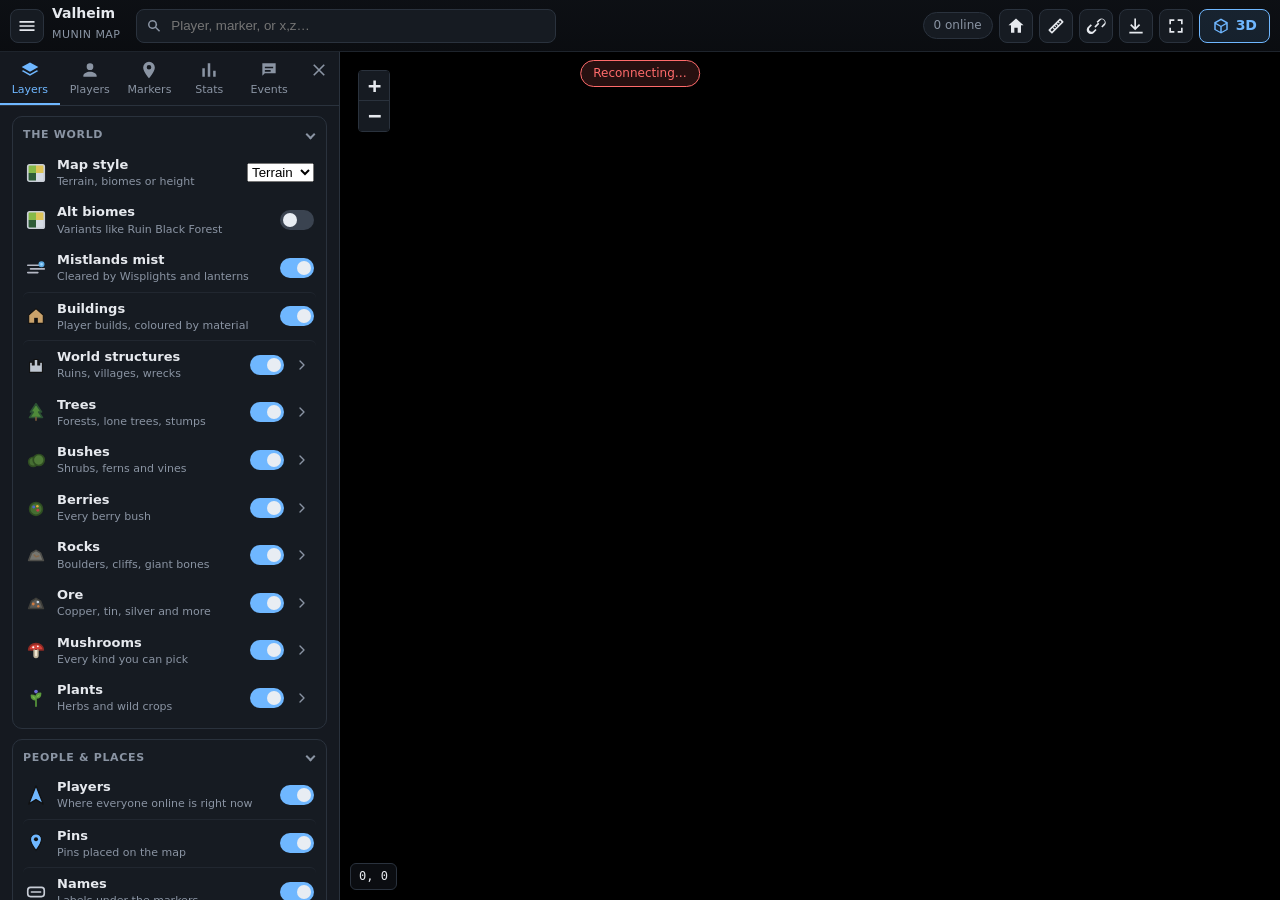
==== commit 920337a0: "Export: one dialog for a map image, the markers or a 3D scene Map image: PNG, JPEG or WebP of an are" ====
--- a/web/index.html
+++ b/web/index.html
@@ -62,7 +62,7 @@
       <button class="icon-btn" id="btn-home" title="Go to spawn"><svg><use href="#i-home"/></svg></button>
       <button class="icon-btn" id="btn-measure" title="Measure distances and travel times" hidden><svg><use href="#i-ruler"/></svg></button>
       <button class="icon-btn" id="btn-link" title="Copy link to this view"><svg><use href="#i-link"/></svg></button>
-      <button class="icon-btn" id="btn-export" title="Export area as 3D scene"><svg><use href="#i-export"/></svg></button>
+      <button class="icon-btn" id="btn-export" title="Export"><svg><use href="#i-export"/></svg></button>
       <button class="icon-btn" id="btn-fullscreen" title="Fullscreen"><svg><use href="#i-fullscreen"/></svg></button>
       <button class="mode-btn" id="btn-mode" title="Switch to 3D"><svg><use href="#i-3d"/></svg><span>3D</span></button>
     </div>
@@ -92,37 +92,68 @@
   </div>
   <div id="measure-panel" class="measure-panel" hidden></div>
   <div id="toast" class="toast" hidden></div>
-  <div id="export-dialog" class="dialog" hidden>
+  <div id="export-dialog" class="dialog side" hidden>
     <div class="dialog-box">
-      <div class="dialog-head"><strong>Export 3D scene</strong><button class="icon-btn" id="export-close" title="Close"><svg><use href="#i-close"/></svg></button></div>
+      <div class="dialog-head"><strong>Export</strong><button class="icon-btn" id="export-close" title="Close"><svg><use href="#i-close"/></svg></button></div>
       <form id="export-form">
+        <div class="ex-kinds">
+          <label><input type="radio" name="kind" value="image" checked><b>Map image</b><small>A PNG picture</small></label>
+          <label><input type="radio" name="kind" value="markers"><b>Markers</b><small>A CSV or JSON list</small></label>
+          <label id="export-kind-scene"><input type="radio" name="kind" value="scene"><b>3D scene</b><small>Blender, Unreal, Godot</small></label>
+        </div>
         <label class="field"><span>Area</span>
           <select name="area">
-            <option value="view">Visible map (2D view)</option>
+            <option value="view">What the map shows now</option>
             <option value="256">256 m around the centre</option>
             <option value="512" selected>512 m around the centre</option>
             <option value="1024">1 km around the centre</option>
             <option value="1536">1.5 km around the centre</option>
+            <option value="world">The whole world</option>
           </select></label>
-        <label class="field"><span>Terrain detail</span>
-          <select name="step"><option value="1">1 m (heavy)</option><option value="2" selected>2 m</option><option value="4">4 m</option></select></label>
-        <div class="field"><span>Include</span>
-          <div class="checks">
-            <label><input type="checkbox" name="cat" value="piece" checked> Buildings</label>
-            <label><input type="checkbox" name="cat" value="other" checked> Ruins &amp; objects</label>
-            <label><input type="checkbox" name="cat" value="rock" checked> Rocks</label>
-            <label><input type="checkbox" name="cat" value="bush" checked> Bushes</label>
-            <label><input type="checkbox" name="cat" value="tree" checked> Trees</label>
-            <label><input type="checkbox" name="water" checked> Water</label>
-            <label><input type="checkbox" name="markers" checked> Markers</label>
-          </div></div>
-        <label class="field"><span>Format</span>
-          <select name="mode">
-            <option value="instanced">glTF scene (.glb), instanced — Blender, Godot, three.js</option>
-            <option value="flat">glTF scene (.glb), one node per object — Unreal, Unity</option>
-            <option value="unreal">Unreal pack (.zip): scene + 16-bit heightmap + CSV + script</option>
-          </select></label>
-        <p class="hint">Only explored ground and published objects are exported. Meshes and textures are the game's own assets from this server; keep the file for your own use.</p>
+        <div data-kind="image">
+          <label class="field"><span>Detail</span>
+            <select name="mpp"><option value="1" selected>1 m per pixel (sharpest)</option><option value="2">2 m per pixel</option><option value="4">4 m per pixel</option></select></label>
+          <div class="field"><span>Include</span>
+            <div class="checks">
+              <label><input type="checkbox" name="imgVeg" checked> Trees &amp; rocks</label>
+              <label><input type="checkbox" name="imgMarkers" checked> Markers</label>
+              <label><input type="checkbox" name="imgLabels" checked> Names</label>
+              <label><input type="checkbox" name="imgPortals"> Portal links</label>
+              <label><input type="checkbox" name="imgPlayers"> Players online</label>
+              <label><input type="checkbox" name="imgGrid"> Zone grid</label>
+            </div></div>
+          <label class="field"><span>File</span>
+            <select name="imgFormat"><option value="png" selected>PNG (exact)</option><option value="jpeg">JPEG (smaller)</option><option value="webp">WebP (smallest)</option></select></label>
+          <p class="hint">The area outlined on the map, with the markers it shows. Unexplored ground stays dark.</p>
+        </div>
+        <div data-kind="markers">
+          <label class="field"><span>Format</span>
+            <select name="mkFormat"><option value="csv" selected>CSV (spreadsheets)</option><option value="json">JSON</option><option value="geojson">GeoJSON (map tools)</option></select></label>
+          <div class="field"><span>Include</span>
+            <div class="checks"><label><input type="checkbox" name="mkShown" checked> Only the kinds the map shows</label></div></div>
+          <p class="hint">Each marker's set, name, kind, position (x, z in metres), biome and distance from the spawn, pins included.</p>
+        </div>
+        <div data-kind="scene">
+          <label class="field"><span>Terrain detail</span>
+            <select name="step"><option value="1">1 m (heavy)</option><option value="2" selected>2 m</option><option value="4">4 m</option></select></label>
+          <div class="field"><span>Include</span>
+            <div class="checks">
+              <label><input type="checkbox" name="cat" value="piece" checked> Buildings</label>
+              <label><input type="checkbox" name="cat" value="other" checked> Ruins &amp; objects</label>
+              <label><input type="checkbox" name="cat" value="rock" checked> Rocks</label>
+              <label><input type="checkbox" name="cat" value="bush" checked> Bushes</label>
+              <label><input type="checkbox" name="cat" value="tree" checked> Trees</label>
+              <label><input type="checkbox" name="water" checked> Water</label>
+              <label><input type="checkbox" name="markers" checked> Markers</label>
+            </div></div>
+          <label class="field"><span>Format</span>
+            <select name="mode">
+              <option value="instanced">glTF scene (.glb), instanced: Blender, Godot, three.js</option>
+              <option value="flat">glTF scene (.glb), one node per object: Unreal, Unity</option>
+              <option value="unreal">Unreal pack (.zip): scene, 16-bit heightmap, CSV, script</option>
+            </select></label>
+          <p class="hint">Only explored ground and published objects are exported. Meshes and textures are the game's own assets from this server; keep the file for your own use.</p>
+        </div>
         <div class="dialog-actions"><span id="export-status" class="meta"></span><button type="submit" class="mode-btn" id="export-go">Export</button></div>
       </form>
     </div>
--- a/web/css/app.css
+++ b/web/css/app.css
@@ -47,6 +47,7 @@
 .search-results { position: absolute; top: 38px; left: 0; right: 0; background: var(--bg-2); border: 1px solid var(--line); border-radius: 8px; max-height: 320px; overflow: auto; box-shadow: 0 8px 24px rgba(0,0,0,.5); }
 .search-results button { display: flex; width: 100%; align-items: center; gap: 8px; padding: 8px 10px; background: none; border: 0; text-align: left; cursor: pointer; }
 .search-results button:hover, .search-results button.active { background: var(--bg-3); }
+.search-results button.more { justify-content: center; color: var(--muted); font-size: 12px; }
 .search-results .kind { font-size: 11px; color: var(--muted); margin-left: auto; }
 .topbar-right { margin-left: auto; display: flex; align-items: center; gap: 6px; }
 .pill { font-size: 12px; padding: 4px 10px; border-radius: 999px; background: var(--bg-2); border: 1px solid var(--line); color: var(--muted); white-space: nowrap; }
@@ -264,12 +265,51 @@
 .dialog .hint { color: var(--muted); font-size: 12px; margin: 8px 0 4px; }
 .dialog-actions { display: flex; align-items: center; justify-content: flex-end; gap: 12px; margin-top: 8px; }
 .dialog-actions .meta { color: var(--muted); font-size: 12px; margin-right: auto; }
+.dialog-box { max-height: calc(100vh - 32px); overflow: auto; }
+/* the export dialog at the side, the map left clear for the area outlined on it */
+.dialog.side { justify-content: flex-end; background: rgba(0,0,0,.2); padding-right: 24px; }
+@media (max-width: 1100px) { .dialog.side { justify-content: center; padding-right: 16px; } }
+.ex-kinds { display: grid; grid-template-columns: repeat(auto-fit, minmax(120px, 1fr)); gap: 8px; margin: 0 0 8px; }
+.ex-kinds label { display: flex; flex-direction: column; gap: 2px; padding: 9px 11px; border: 1px solid var(--line); border-radius: 9px; background: var(--bg-3); cursor: pointer; }
+.ex-kinds label:hover { border-color: var(--muted); }
+.ex-kinds input { position: absolute; opacity: 0; pointer-events: none; }
+.ex-kinds small { color: var(--muted); font-size: 11px; }
+.ex-kinds label:has(input:checked) { border-color: var(--accent); box-shadow: inset 0 0 0 1px var(--accent); }
+.ex-kinds label:has(input:focus-visible) { outline: 2px solid var(--accent); outline-offset: 2px; }
+.dialog .checks label:has(input:disabled) { opacity: .5; }
 @media (max-width: 600px) { .dialog .field { grid-template-columns: 1fr; } }
 
 /* player card */
-.player-card { position: absolute; z-index: 1250; width: 280px; background: var(--bg-2); border: 1px solid var(--line); border-radius: 10px; box-shadow: 0 12px 32px rgba(0,0,0,.55); padding: 10px 12px; font-size: 12.5px; }
+.player-card { position: absolute; z-index: 1250; width: 310px; max-height: calc(100vh - 16px); overflow: auto; background: var(--bg-2); border: 1px solid var(--line); border-radius: 12px; box-shadow: 0 12px 32px rgba(0,0,0,.55); padding: 12px 14px; font-size: 12.5px; }
+.player-card .pc-head .avatar { width: 38px; height: 38px; border-radius: 50%; display: flex; align-items: center; justify-content: center; font-weight: 800; font-size: 17px; color: #0d1117; flex: none; }
+.player-card .pc-on { color: #6fdc8c; font-weight: 700; }
+.player-card .pc-section small { text-transform: none; letter-spacing: 0; margin-left: 4px; }
+.player-card .pc-items { display: grid; grid-template-columns: 1fr 1fr; gap: 6px; }
+.player-card .pc-item { display: flex; align-items: center; gap: 7px; background: var(--bg-3); border-radius: 7px; padding: 4px 6px; min-width: 0; }
+.player-card .pc-item img { width: 32px; height: 32px; flex: none; image-rendering: auto; }
+.player-card .pc-items.was .pc-item { opacity: .8; }
+.player-card .pc-item div { min-width: 0; }
+.player-card .pc-item b { display: block; font-size: 11.5px; font-weight: 600; line-height: 1.2; overflow: hidden; text-overflow: ellipsis; display: -webkit-box; -webkit-line-clamp: 2; -webkit-box-orient: vertical; }
+.player-card .pc-item span { font-size: 10px; color: var(--muted); }
+.player-card .pc-days { display: flex; align-items: flex-end; gap: 3px; height: 38px; padding: 2px 0 4px; border-bottom: 1px solid var(--line); margin-bottom: 4px; }
+.player-card .pc-days i { flex: 1; background: var(--accent, #6fb7ff); border-radius: 2px 2px 0 0; min-height: 1px; opacity: .85; }
+.player-card .pc-sess { display: grid; grid-template-columns: 1fr auto auto; gap: 10px; padding: 2px 0; font-size: 11.5px; }
+.player-card .pc-sess span { color: var(--muted); }
+.player-card .pc-sess b { font-weight: 600; text-align: right; min-width: 44px; }
+.player-card .pc-place { display: flex; align-items: center; gap: 7px; padding: 4px 4px; border-radius: 6px; cursor: pointer; }
+.player-card .pc-place:hover { background: var(--bg-3); }
+.player-card .pc-place svg { width: 18px; height: 18px; flex: none; }
+.player-card .pc-place small { margin-left: auto; color: var(--muted); }
+.player-card .pc-actions .btn:disabled { opacity: .45; }
+.player-card .pc-hours { display: flex; gap: 1px; height: 8px; margin-top: 6px; }
+.player-card .pc-hours i { flex: 1; background: var(--accent, #6fb7ff); border-radius: 1px; }
+.player-card .pc-badges { display: flex; flex-wrap: wrap; gap: 4px; margin: 6px 0 2px; }
+.player-card .pc-badge { font-size: 11px; font-weight: 700; padding: 2px 8px; border-radius: 10px; background: rgba(255,207,92,.14); color: #ffcf5c; border: 1px solid rgba(255,207,92,.4); }
+.player-card .pc-sub { font-size: 10.5px; color: var(--muted); margin: 8px 0 2px; }
+.player-card .chip.boss { border-color: rgba(255,92,92,.45); }
+.player-card .pc-place span em { font-style: normal; color: var(--muted); margin-left: 4px; }
 .player-card[hidden] { display: none; }
-.player-card .pc-head { display: flex; align-items: center; gap: 8px; margin-bottom: 6px; }
+.player-card .pc-head { display: flex; align-items: center; gap: 10px; margin-bottom: 8px; }
 .player-card .pc-head .ico svg { width: 22px; height: 22px; }
 .player-card .pc-head .name { font-weight: 700; font-size: 14px; }
 .player-card .pc-head .meta { font-size: 11.5px; color: var(--muted); }
@@ -352,10 +392,24 @@
 .mp-times td + td { text-align: right; font-weight: 600; }
 .mp-hint { color: var(--muted); margin: 4px 0; line-height: 1.35; }
 .mp-row { display: flex; gap: 6px; align-items: center; flex-wrap: wrap; margin-top: 4px; }
+.mp-key { display: flex; flex-wrap: wrap; gap: 4px 10px; margin: 2px 0 2px; font-size: 11px; color: var(--text); }
+.mp-key span { display: inline-flex; align-items: center; gap: 4px; white-space: nowrap; }
+.mp-key i { width: 12px; height: 12px; border-radius: 3px; opacity: .85; }
 .mp-chips { display: inline-flex; flex-wrap: wrap; gap: 2px; }
 .mp-chips button { padding: 3px 6px; border-radius: 5px; }
 #btn-measure.on { color: #ffd866; background: var(--bg-3); }
 .measuring .leaflet-interactive, .map.measuring { cursor: crosshair; }
+.mk-biomes { display: flex; flex-wrap: wrap; gap: 4px; margin-top: 6px; }
+.mk-biomes:empty { display: none; }
+.mk-biomes button { background: var(--bg); border: 1px solid var(--line); border-radius: 12px; color: var(--muted); font: 600 11px var(--font); padding: 2px 8px; cursor: pointer; }
+.mk-biomes button span { opacity: .7; font-weight: 500; }
+.mk-biomes button.on { background: var(--bg-3); color: var(--text); border-color: var(--muted); }
+.dist-table { width: 100%; border-collapse: collapse; font-size: 12px; margin: 4px 0; }
+.dist-table td { padding: 4px 3px; border-top: 1px solid var(--line); }
+.dist-table td:nth-child(2) { color: var(--muted); white-space: nowrap; }
+.dist-table td.walk { text-align: right; white-space: nowrap; }
+.dist-table tr.clickable { cursor: pointer; }
+.dist-table tr.clickable:hover td { background: var(--bg-3); }
 .forecast { width: 100%; border-collapse: collapse; font-size: 11px; margin: 4px 0; table-layout: fixed; }
 .forecast th { font-weight: 600; color: var(--muted); text-align: left; padding: 2px 3px; }
 .forecast td { padding: 3px 6px 3px 3px; border-top: 1px solid var(--line); line-height: 1.25; vertical-align: top; }
@@ -390,7 +444,10 @@
 .lcard[open] > summary .chev { transform: rotate(45deg); }
 .lcard h4 { margin: 0; font-size: 11px; text-transform: uppercase; letter-spacing: .06em; color: var(--muted); font-weight: 600; }
 .lcard > summary > span { font-size: 11px; color: var(--muted); opacity: .8; }
-.lrow { display: flex; align-items: center; gap: 10px; padding: 7px 2px; cursor: pointer; border-radius: 6px; }
+.lrow { display: flex; align-items: center; gap: 10px; padding: 7px 2px; border-radius: 6px; }
+.lrow .switch { cursor: pointer; }
+.lrow .ltext.lgo { cursor: pointer; }
+.lrow .ltext.lgo:hover b { text-decoration: underline; }
 .lrow + .lrow { border-top: 1px solid rgba(42,50,61,.55); }
 .lrow:hover { background: rgba(255,255,255,.03); }
 .lrow .lico { width: 22px; height: 22px; flex: none; color: #c8cdd6; display: grid; place-items: center; }
@@ -435,7 +492,8 @@
 .llegend[open] > summary { margin-bottom: 6px; }
 
 /* markers: search, a card per set */
-.mk-search { position: sticky; top: -12px; z-index: 2; background: var(--bg); padding: 0 0 8px; }
+.mk-search { position: sticky; top: -10px; z-index: 2; background: var(--bg-2); margin: -10px 0 8px; padding: 10px 0 8px; border-bottom: 1px solid rgba(255,255,255,.16); transition: box-shadow .15s; }   /* (-10px: the panel's padding, so it never moves; the sidebar's colour) */
+.mk-search.stuck { box-shadow: 0 8px 12px -6px rgba(0,0,0,.9); border-bottom-color: rgba(255,255,255,.22); }   /* the list scrolled under it */
 .mk-search input { width: 100%; box-sizing: border-box; padding: 8px 10px; border-radius: 8px; border: 1px solid var(--line); background: var(--bg-2); color: var(--text); font-size: 13px; }
 .mk-card { background: var(--bg-2); border: 1px solid var(--line); border-radius: 10px; margin: 0 0 8px; overflow: hidden; }
 .mk-card summary { display: flex; align-items: center; gap: 8px; padding: 9px 10px; cursor: pointer; list-style: none; user-select: none; }
@@ -472,7 +530,7 @@
 .avatar { width: 32px; height: 32px; border-radius: 50%; display: grid; place-items: center; font-weight: 700; color: #0d1117; flex: none; font-size: 14px; }
 .avatar.small { width: 22px; height: 22px; font-size: 11px; }
 .pc-name { font-size: 14px; font-weight: 600; display: flex; align-items: center; gap: 6px; flex-wrap: wrap; }
-.pc-where { font-size: 11px; color: var(--muted); white-space: nowrap; overflow: hidden; text-overflow: ellipsis; }
+.pc-where { font-size: 11px; color: var(--muted); line-height: 1.3; }
 .tag { font-size: 10px; font-weight: 600; padding: 1px 6px; border-radius: 999px; }
 .tag.dead { background: rgba(255,92,92,.15); color: #ff8f8f; }
 .tag.sleep { background: rgba(201,167,255,.15); color: #c9a7ff; }
@@ -486,6 +544,12 @@
 .chips { display: flex; flex-wrap: wrap; gap: 4px; margin: 2px 0 6px; }
 .chip { font-size: 11px; padding: 3px 8px; border-radius: 999px; background: var(--bg-3); color: var(--muted); border: 1px solid var(--line); }
 .chip.on { color: #ffd2a6; border-color: rgba(255,157,77,.5); background: rgba(255,157,77,.1); }
+.chip.gone { opacity: .55; text-decoration: line-through; }
+.raids { display: flex; flex-direction: column; gap: 4px; }
+.raid-row { display: flex; align-items: baseline; gap: 8px; font-size: 13px; }
+.raid-row .chip { flex: none; min-width: 64px; text-align: center; }
+.raid-row small { color: var(--muted); }
+.scard > summary h4 .count { margin-left: 6px; font-weight: 500; color: var(--muted); }
 
 .pc-biomes { display: flex; flex-wrap: wrap; gap: 4px; margin: 6px 0 2px; }
 .pc-first { font-size: 11px; color: var(--muted); margin-top: 4px; }
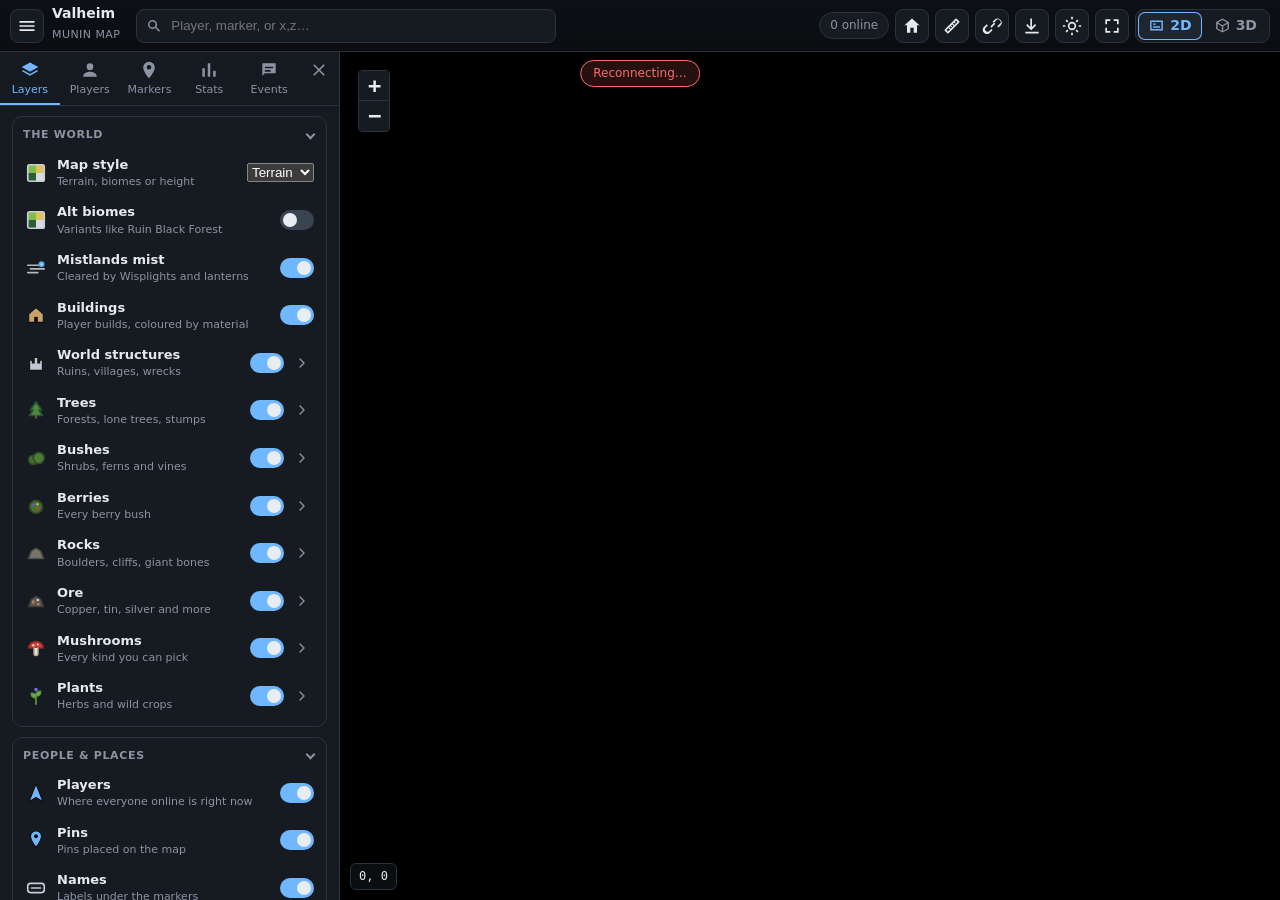
==== commit 088bc0d8: "2D | 3D switch, light menus, more export formats The view button is now a 2D | 3D switch that shows " ====
--- a/web/index.html
+++ b/web/index.html
@@ -6,6 +6,10 @@
 <meta name="viewport" content="width=device-width, initial-scale=1, viewport-fit=cover">
 <meta name="theme-color" content="#0e1116">
 <link rel="icon" href="icons/favicon.svg" type="image/svg+xml">
+<script>
+// the menus' theme before anything is drawn (no dark flash on a light choice); the sun / moon button sets it
+try { document.documentElement.dataset.theme = localStorage.getItem('munin-theme') === 'light' ? 'light' : 'dark'; } catch (e) { /* dark */ }
+</script>
 <script>
 // the data every visit starts with, asked for now rather than once the scripts have loaded and
 // asked themselves (js/net.js fetchEarly hands each to its first caller)
@@ -29,6 +33,8 @@
     <symbol id="i-markers" viewBox="0 0 24 24"><path d="M12 2a7 7 0 0 0-7 7c0 5 7 13 7 13s7-8 7-13a7 7 0 0 0-7-7Zm0 9.5A2.5 2.5 0 1 1 12 6a2.5 2.5 0 0 1 0 5.5Z"/></symbol>
     <symbol id="i-stats" viewBox="0 0 24 24"><path d="M4 20V10h3v10H4Zm6.5 0V4h3v16h-3ZM17 20v-7h3v7h-3Z"/></symbol>
     <symbol id="i-events" viewBox="0 0 24 24"><path d="M4 4h16v12H7l-3 3V4Zm3 4v2h10V8H7Zm0 4v2h7v-2H7Z"/></symbol>
+    <symbol id="i-sun" viewBox="0 0 24 24"><path d="M12 7a5 5 0 1 1 0 10 5 5 0 0 1 0-10Zm0 2a3 3 0 1 0 0 6 3 3 0 0 0 0-6ZM11 1h2v3h-2V1Zm0 19h2v3h-2v-3ZM1 11h3v2H1v-2Zm19 0h3v2h-3v-2ZM4.2 5.6l1.4-1.4 2.1 2.1-1.4 1.4-2.1-2.1Zm12.1 12.1 1.4-1.4 2.1 2.1-1.4 1.4-2.1-2.1ZM18.4 4.2l1.4 1.4-2.1 2.1-1.4-1.4 2.1-2.1ZM6.3 16.3l1.4 1.4-2.1 2.1-1.4-1.4 2.1-2.1Z"/></symbol>
+    <symbol id="i-moon" viewBox="0 0 24 24"><path d="M10 2.3A8 8 0 0 0 21.7 14 10 10 0 1 1 10 2.3Zm-2.6 3.4a8 8 0 1 0 10.9 10.9A10 10 0 0 1 7.4 5.7Z"/></symbol>
     <symbol id="i-3d" viewBox="0 0 24 24"><path d="M12 2 3 7v10l9 5 9-5V7l-9-5Zm0 2.3 6.5 3.6L12 11.5 5.5 7.9 12 4.3ZM5 9.6l6 3.4v6.7l-6-3.4V9.6Zm8 10.1v-6.7l6-3.4v6.7l-6 3.4Z"/></symbol>
     <symbol id="i-2d" viewBox="0 0 24 24"><path d="M3 5h18v14H3V5Zm2 2v10h14V7H5Zm2 2h4v2H7V9Zm0 4h10v2H7v-2Z"/></symbol>
     <symbol id="i-follow" viewBox="0 0 24 24"><path d="M12 8a4 4 0 1 0 0 8 4 4 0 0 0 0-8Zm9 3h-2.06A7 7 0 0 0 13 5.06V3h-2v2.06A7 7 0 0 0 5.06 11H3v2h2.06A7 7 0 0 0 11 18.94V21h2v-2.06A7 7 0 0 0 18.94 13H21v-2Zm-9 7a5 5 0 1 1 0-10 5 5 0 0 1 0 10Z"/></symbol>
@@ -63,8 +69,9 @@
       <button class="icon-btn" id="btn-measure" title="Measure distances and travel times" hidden><svg><use href="#i-ruler"/></svg></button>
       <button class="icon-btn" id="btn-link" title="Copy link to this view"><svg><use href="#i-link"/></svg></button>
       <button class="icon-btn" id="btn-export" title="Export"><svg><use href="#i-export"/></svg></button>
+      <button class="icon-btn" id="btn-theme" title="Light menus"><svg><use href="#i-sun"/></svg></button>
       <button class="icon-btn" id="btn-fullscreen" title="Fullscreen"><svg><use href="#i-fullscreen"/></svg></button>
-      <button class="mode-btn" id="btn-mode" title="Switch to 3D"><svg><use href="#i-3d"/></svg><span>3D</span></button>
+      <div class="mode-switch" id="btn-mode" role="group" aria-label="Map view"><button type="button" data-mode="2d" class="on" aria-pressed="true" title="Flat map"><svg><use href="#i-2d"/></svg><span>2D</span></button><button type="button" data-mode="3d" aria-pressed="false" title="3D view"><svg><use href="#i-3d"/></svg><span>3D</span></button></div>
     </div>
   </header>
 
@@ -97,9 +104,9 @@
       <div class="dialog-head"><strong>Export</strong><button class="icon-btn" id="export-close" title="Close"><svg><use href="#i-close"/></svg></button></div>
       <form id="export-form">
         <div class="ex-kinds">
-          <label><input type="radio" name="kind" value="image" checked><b>Map image</b><small>A PNG picture</small></label>
-          <label><input type="radio" name="kind" value="markers"><b>Markers</b><small>A CSV or JSON list</small></label>
-          <label id="export-kind-scene"><input type="radio" name="kind" value="scene"><b>3D scene</b><small>Blender, Unreal, Godot</small></label>
+          <label><input type="radio" name="kind" value="image" checked><b>Map image</b><small>PNG, JPEG, WebP or PDF</small></label>
+          <label><input type="radio" name="kind" value="markers"><b>Markers</b><small>CSV, text, JSON, GeoJSON</small></label>
+          <label id="export-kind-scene"><input type="radio" name="kind" value="scene"><b>3D scene</b><small>glTF, Unreal, heightmap, STL</small></label>
         </div>
         <label class="field"><span>Area</span>
           <select name="area">
@@ -110,6 +117,7 @@
             <option value="1536">1.5 km around the centre</option>
             <option value="world">The whole world</option>
           </select></label>
+        <div class="ex-panes">
         <div data-kind="image">
           <label class="field"><span>Detail</span>
             <select name="mpp"><option value="1" selected>1 m per pixel (sharpest)</option><option value="2">2 m per pixel</option><option value="4">4 m per pixel</option></select></label>
@@ -123,12 +131,12 @@
               <label><input type="checkbox" name="imgGrid"> Zone grid</label>
             </div></div>
           <label class="field"><span>File</span>
-            <select name="imgFormat"><option value="png" selected>PNG (exact)</option><option value="jpeg">JPEG (smaller)</option><option value="webp">WebP (smallest)</option></select></label>
+            <select name="imgFormat"><option value="png" selected>PNG (exact)</option><option value="jpeg">JPEG (smaller)</option><option value="webp">WebP (smallest)</option><option value="pdf">PDF (to print, A4)</option></select></label>
           <p class="hint">The area outlined on the map, with the markers it shows. Unexplored ground stays dark.</p>
         </div>
         <div data-kind="markers">
           <label class="field"><span>Format</span>
-            <select name="mkFormat"><option value="csv" selected>CSV (spreadsheets)</option><option value="json">JSON</option><option value="geojson">GeoJSON (map tools)</option></select></label>
+            <select name="mkFormat"><option value="csv" selected>CSV (spreadsheets)</option><option value="txt">Text (to read or paste in chat)</option><option value="json">JSON</option><option value="geojson">GeoJSON (map tools)</option></select></label>
           <div class="field"><span>Include</span>
             <div class="checks"><label><input type="checkbox" name="mkShown" checked> Only the kinds the map shows</label></div></div>
           <p class="hint">Each marker's set, name, kind, position (x, z in metres), biome and distance from the spawn, pins included.</p>
@@ -151,8 +159,11 @@
               <option value="instanced">glTF scene (.glb), instanced: Blender, Godot, three.js</option>
               <option value="flat">glTF scene (.glb), one node per object: Unreal, Unity</option>
               <option value="unreal">Unreal pack (.zip): scene, 16-bit heightmap, CSV, script</option>
+              <option value="heightmap">Heightmap only (16-bit .png): World Machine, Gaea, Unity terrain</option>
+              <option value="stl">3D print (.stl): the ground as a solid</option>
             </select></label>
           <p class="hint">Only explored ground and published objects are exported. Meshes and textures are the game's own assets from this server; keep the file for your own use.</p>
+        </div>
         </div>
         <div class="dialog-actions"><span id="export-status" class="meta"></span><button type="submit" class="mode-btn" id="export-go">Export</button></div>
       </form>
--- a/web/css/app.css
+++ b/web/css/app.css
@@ -13,6 +13,22 @@
   --topbar-h: 52px;
   --font: system-ui, -apple-system, "Segoe UI", Roboto, Helvetica, Arial, sans-serif;
   --mono: ui-monospace, SFMono-Regular, Menlo, Consolas, monospace;
+  --panel: rgba(22,27,34,.96);     /* the sidebar and floating panels */
+  --glass: rgba(14,17,22,.8);      /* small boxes over the map */
+  --bar-a: rgba(14,17,22,.92); --bar-b: rgba(14,17,22,.75);
+  --rule: var(--rule);       /* lines between rows */
+  --hover: rgba(255,255,255,.04);
+  --chat: #e8edf3;
+  color-scheme: dark;
+}
+/* the menus in light (the map itself stays as it is); the sun / moon button, kept by the browser */
+:root[data-theme=light] {
+  --bg: #eef1f5; --bg-2: #ffffff; --bg-3: #e3e8ef; --line: #cfd6df;
+  --text: #18202b; --muted: #5a6575; --accent: #1f6fd1; --accent-2: #a87b06; --danger: #d33a3a; --ok: #2c8f52;
+  --panel: rgba(247,249,252,.97); --glass: rgba(255,255,255,.88);
+  --bar-a: rgba(250,251,253,.95); --bar-b: rgba(250,251,253,.86);
+  --rule: rgba(0,0,0,.08); --hover: rgba(0,0,0,.04); --chat: #18202b;
+  color-scheme: light;
 }
 * { box-sizing: border-box; }
 html, body { margin: 0; height: 100%; background: var(--bg); color: var(--text); font: 14px/1.4 var(--font); overflow: hidden; }
@@ -34,10 +50,10 @@
 
 .view3d { position: absolute; inset: 0; background: #0a0d12; }
 .view3d canvas { width: 100%; height: 100%; display: block; }
-.v3d-help { position: absolute; left: 50%; bottom: 46px; transform: translateX(-50%); font-size: 12px; color: var(--muted); background: rgba(14,17,22,.75); padding: 4px 10px; border-radius: 6px; pointer-events: none; }
+.v3d-help { position: absolute; left: 50%; bottom: 46px; transform: translateX(-50%); font-size: 12px; color: var(--muted); background: var(--glass); padding: 4px 10px; border-radius: 6px; pointer-events: none; }
 
 /* top bar */
-.topbar { position: absolute; top: 0; left: 0; right: 0; height: var(--topbar-h); display: flex; align-items: center; gap: 8px; padding: 0 10px; background: linear-gradient(rgba(14,17,22,.92), rgba(14,17,22,.75)); backdrop-filter: blur(6px); border-bottom: 1px solid rgba(42,50,61,.6); z-index: 1000; }
+.topbar { position: absolute; top: 0; left: 0; right: 0; height: var(--topbar-h); display: flex; align-items: center; gap: 8px; padding: 0 10px; background: linear-gradient(var(--bar-a), var(--bar-b)); backdrop-filter: blur(6px); border-bottom: 1px solid var(--line); z-index: 1000; }
 .title { display: flex; flex-direction: column; line-height: 1.05; min-width: 0; }
 .title span { white-space: nowrap; overflow: hidden; text-overflow: ellipsis; font-weight: 600; }
 .title .sub { font-size: 11px; color: var(--muted); font-weight: 500; letter-spacing: .04em; text-transform: uppercase; }
@@ -59,9 +75,15 @@
 .mode-btn { height: 34px; display: inline-flex; align-items: center; gap: 6px; padding: 0 12px; border-radius: 8px; border: 1px solid var(--accent); background: rgba(111,183,255,.12); color: var(--accent); cursor: pointer; font-weight: 600; }
 .mode-btn svg { width: 18px; height: 18px; }
 .mode-btn[disabled] { opacity: .5; cursor: default; }
+.mode-switch { height: 34px; display: inline-flex; padding: 2px; gap: 2px; border-radius: 9px; border: 1px solid var(--line); background: var(--bg-2); }
+.mode-switch button { display: inline-flex; align-items: center; gap: 5px; padding: 0 10px; border: 0; border-radius: 7px; background: none; color: var(--muted); cursor: pointer; font-weight: 600; }
+.mode-switch button:hover { color: var(--text); }
+.mode-switch button.on { background: var(--bg-3); color: var(--accent); box-shadow: inset 0 0 0 1px var(--accent); }
+.mode-switch svg { width: 17px; height: 17px; }
+.mode-switch.busy { opacity: .6; pointer-events: none; }
 
 /* sidebar */
-.sidebar { position: absolute; top: var(--topbar-h); bottom: 0; left: 0; width: var(--sidebar-w); background: rgba(22,27,34,.96); border-right: 1px solid var(--line); z-index: 900; display: flex; flex-direction: column; transform: translateX(0); transition: transform .2s ease; }
+.sidebar { position: absolute; top: var(--topbar-h); bottom: 0; left: 0; width: var(--sidebar-w); background: var(--panel); border-right: 1px solid var(--line); z-index: 900; display: flex; flex-direction: column; transform: translateX(0); transition: transform .2s ease; }
 .app.sidebar-hidden .sidebar { transform: translateX(-100%); }
 .app.embed .topbar, .app.embed .sidebar, .app.embed .hud, .app.embed .leaflet-control-container { display: none; }
 .tabs { display: flex; border-bottom: 1px solid var(--line); }
@@ -77,7 +99,7 @@
 .panel h3 .count { margin-left: auto; font-weight: 500; }
 .panel h3:first-child { margin-top: 2px; }
 .row { display: flex; align-items: center; gap: 8px; padding: 6px 4px; border-radius: 6px; }
-.row:hover { background: rgba(255,255,255,.04); }
+.row:hover { background: var(--hover); }
 .row.clickable { cursor: pointer; }
 .row .grow { flex: 1; min-width: 0; }
 .row .name { font-weight: 600; white-space: nowrap; overflow: hidden; text-overflow: ellipsis; }
@@ -110,10 +132,10 @@
 table.stats { width: 100%; border-collapse: collapse; font-size: 11.5px; }
 table.stats td:first-child { max-width: 88px; overflow: hidden; text-overflow: ellipsis; }
 table.stats th { text-align: left; color: var(--muted); font-weight: 500; padding: 4px 3px; border-bottom: 1px solid var(--line); cursor: pointer; white-space: nowrap; }
-table.stats td { padding: 5px 3px; border-bottom: 1px solid rgba(42,50,61,.5); white-space: nowrap; font-variant-numeric: tabular-nums; }
+table.stats td { padding: 5px 3px; border-bottom: 1px solid var(--rule); white-space: nowrap; font-variant-numeric: tabular-nums; }
 table.stats td.num, table.stats th.num { text-align: right; }
 table.stats tr.on td:first-child::before { content: ""; display: inline-block; width: 7px; height: 7px; border-radius: 50%; background: var(--ok); margin-right: 6px; }
-.event { display: flex; gap: 8px; padding: 6px 4px; border-bottom: 1px solid rgba(42,50,61,.5); font-size: 13px; }
+.event { display: flex; gap: 8px; padding: 6px 4px; border-bottom: 1px solid var(--rule); font-size: 13px; }
 .event[hidden] { display: none; }   /* the type filters set hidden; display:flex above would override it */
 .event time { color: var(--muted); font-size: 11px; flex: none; width: 50px; font-variant-numeric: tabular-nums; padding-top: 2px; line-height: 1.3; }
 #panel-events .older { display: block; margin: 10px auto; }
@@ -130,12 +152,12 @@
 .event[data-type=biome] b { color: #8fd8d0; }
 .event[data-type=sleep] b { color: #c9a7ff; }
 .event[data-type=server] b { color: var(--accent-2); }
-.event[data-type=chat] .msg, .event[data-type=shout] .msg, .event[data-type=whisper] .msg { color: #e8edf3; }
+.event[data-type=chat] .msg, .event[data-type=shout] .msg, .event[data-type=whisper] .msg { color: var(--chat); }
 .event.said { background: rgba(124,199,255,.06); border-left: 2px solid rgba(124,199,255,.45); padding-left: 6px; }
 .event[data-type=leave] b { color: var(--muted); }
 .event[data-type=shout] .msg { font-style: italic; }
 .event.clickable { cursor: pointer; }
-.event.clickable:hover { background: rgba(255,255,255,.04); }
+.event.clickable:hover { background: var(--hover); }
 .chat-form { display: flex; gap: 6px; margin-top: 8px; }
 .filters { display: flex; flex-wrap: wrap; gap: 4px; margin: 4px 0 8px; }
 .filters label { font-size: 11px; padding: 3px 8px; border-radius: 999px; border: 1px solid var(--line); background: var(--bg-3); cursor: pointer; user-select: none; }
@@ -144,7 +166,7 @@
 
 /* hud */
 .hud { position: absolute; left: 10px; bottom: 10px; display: flex; gap: 8px; align-items: center; z-index: 800; font-family: var(--mono); font-size: 12px; pointer-events: none; }
-.hud > div { background: rgba(14,17,22,.8); border: 1px solid var(--line); border-radius: 6px; padding: 4px 8px; }
+.hud > div { background: var(--glass); border: 1px solid var(--line); border-radius: 6px; padding: 4px 8px; }
 .hud .biome:empty, .hud .render-status:empty, .hud .wind:empty { display: none; }
 .hud .wind { display: flex; align-items: center; gap: 5px; }
 .hud .wind svg { width: 12px; height: 12px; transition: transform .6s ease; }
@@ -242,6 +264,8 @@
   .topbar-right { flex: none; }
   .search { min-width: 80px; }
   .mode-btn span { display: none; }
+  .mode-switch span { display: none; }
+  .mode-switch button { padding: 0 7px; }
   .mode-btn { padding: 0 9px; }
 }
 /* phones held upright: title and export go, the 3D button and the rest stay reachable */
@@ -267,8 +291,15 @@
 .dialog-actions .meta { color: var(--muted); font-size: 12px; margin-right: auto; }
 .dialog-box { max-height: calc(100vh - 32px); overflow: auto; }
 /* the export dialog at the side, the map left clear for the area outlined on it */
-.dialog.side { justify-content: flex-end; background: rgba(0,0,0,.2); padding-right: 24px; }
+.dialog.side { justify-content: flex-end; padding-right: 24px; }
 @media (max-width: 1100px) { .dialog.side { justify-content: center; padding-right: 16px; } }
+/* the map stays live under it: drag and zoom it, and the outlined area follows */
+.dialog.side { pointer-events: none; background: none; }
+.dialog.side .dialog-box { pointer-events: auto; }
+/* every kind's options in one cell, the hidden ones kept in the layout: the dialog keeps one size */
+.ex-panes { display: grid; }
+.ex-panes > div { grid-area: 1 / 1; }
+.ex-panes > div[hidden] { display: block; visibility: hidden; }
 .ex-kinds { display: grid; grid-template-columns: repeat(auto-fit, minmax(120px, 1fr)); gap: 8px; margin: 0 0 8px; }
 .ex-kinds label { display: flex; flex-direction: column; gap: 2px; padding: 9px 11px; border: 1px solid var(--line); border-radius: 9px; background: var(--bg-3); cursor: pointer; }
 .ex-kinds label:hover { border-color: var(--muted); }
@@ -352,7 +383,7 @@
 .serverlog .log-opts label { display: flex; align-items: center; gap: 6px; color: var(--muted); cursor: pointer; }
 .serverlog .log-tools input[type=search] { width: 100%; box-sizing: border-box; }
 .serverlog .log-lines { font: 11px/1.45 ui-monospace, monospace; max-height: calc(100vh - 230px); overflow-y: auto; }
-.logline { display: flex; gap: 8px; padding: 1px 2px; border-bottom: 1px solid rgba(42,50,61,.35); }
+.logline { display: flex; gap: 8px; padding: 1px 2px; border-bottom: 1px solid var(--rule); }
 .logline[hidden] { display: none; }
 .logline time { flex: none; color: var(--muted); }
 .logline span { word-break: break-word; white-space: pre-wrap; }
@@ -371,7 +402,7 @@
 .ev-group .filters { display: grid; grid-template-columns: repeat(4, minmax(0, 1fr)); gap: 4px; margin: 0; }
 .ev-group .filters label { text-align: center; padding: 4px 2px; font-size: 11px; white-space: nowrap; overflow: hidden; text-overflow: ellipsis; }
 .ev-group .filters label input { display: none; }
-.filters-head { padding-bottom: 2px; border-bottom: 1px solid rgba(42,50,61,.6); }
+.filters-head { padding-bottom: 2px; border-bottom: 1px solid var(--rule); }
 .serverlog [hidden] { display: none !important; }
 
 /* stats: boss progress, leaderboard */
@@ -379,7 +410,7 @@
 .hot-table { border-collapse: collapse; margin: 6px 0; font-size: 12px; }
 .hot-table td { padding: 1px 10px 1px 0; }
 .hot-table td + td { text-align: right; font-weight: 600; }
-.measure-panel { position: absolute; left: 50%; bottom: 48px; transform: translateX(-50%); z-index: 950; width: 290px; max-width: calc(100vw - 32px); background: rgba(22,27,34,.96); border: 1px solid var(--line); border-radius: 10px; padding: 8px 10px 10px; box-shadow: 0 8px 24px rgba(0,0,0,.5); font-size: 12px; }
+.measure-panel { position: absolute; left: 50%; bottom: 48px; transform: translateX(-50%); z-index: 950; width: 290px; max-width: calc(100vw - 32px); background: var(--panel); border: 1px solid var(--line); border-radius: 10px; padding: 8px 10px 10px; box-shadow: 0 8px 24px rgba(0,0,0,.5); font-size: 12px; }
 .measure-panel .mp-head { display: flex; align-items: center; justify-content: space-between; margin-bottom: 6px; }
 .measure-panel .mp-head .icon-btn { width: 26px; height: 26px; }
 .mp-seg { display: inline-flex; background: var(--bg); border: 1px solid var(--line); border-radius: 7px; overflow: hidden; }
@@ -448,8 +479,8 @@
 .lrow .switch { cursor: pointer; }
 .lrow .ltext.lgo { cursor: pointer; }
 .lrow .ltext.lgo:hover b { text-decoration: underline; }
-.lrow + .lrow { border-top: 1px solid rgba(42,50,61,.55); }
-.lrow:hover { background: rgba(255,255,255,.03); }
+.lrow + .lrow { border-top: 1px solid var(--rule); }
+.lrow:hover { background: var(--hover); }
 .lrow .lico { width: 22px; height: 22px; flex: none; color: #c8cdd6; display: grid; place-items: center; }
 .lrow .lico svg { width: 22px; height: 22px; }
 .lrow .ltext { flex: 1; min-width: 0; display: flex; flex-direction: column; }
@@ -457,14 +488,14 @@
 .lrow .ltext small { font-size: 11px; color: var(--muted); white-space: nowrap; overflow: hidden; text-overflow: ellipsis; }
 .lrow.compact { padding: 5px 2px; }
 .lrow .lmore { flex: none; width: 24px; height: 24px; display: grid; place-items: center; margin-left: -4px; padding: 0; border: 0; border-radius: 6px; background: none; color: var(--muted); cursor: pointer; }
-.lrow .lmore:hover { background: rgba(255,255,255,.06); color: var(--text); }
+.lrow .lmore:hover { background: var(--hover); color: var(--text); }
 .lrow .lmore svg { width: 16px; height: 16px; fill: none; stroke: currentColor; stroke-width: 2; stroke-linecap: round; stroke-linejoin: round; transition: transform .15s; }
 .lrow .lmore[aria-expanded="true"] svg { transform: rotate(90deg); }
 .vkinds { display: grid; grid-template-columns: 1fr 1fr; gap: 2px 8px; padding: 2px 4px 8px 34px; }
 .vkinds[hidden] { display: none; }
 .vkinds.off { opacity: .45; }
 .vkind { display: flex; align-items: center; gap: 7px; padding: 3px 2px; font-size: 12px; color: var(--text); cursor: pointer; border-radius: 4px; min-width: 0; }
-.vkind:hover { background: rgba(255,255,255,.04); }
+.vkind:hover { background: var(--hover); }
 .vkind input { margin: 0; accent-color: var(--accent); flex: none; }
 .vkind i { width: 9px; height: 9px; flex: none; border-radius: 50%; }
 .vkind i.rock { border-radius: 2px; }
@@ -492,8 +523,8 @@
 .llegend[open] > summary { margin-bottom: 6px; }
 
 /* markers: search, a card per set */
-.mk-search { position: sticky; top: -10px; z-index: 2; background: var(--bg-2); margin: -10px 0 8px; padding: 10px 0 8px; border-bottom: 1px solid rgba(255,255,255,.16); transition: box-shadow .15s; }   /* (-10px: the panel's padding, so it never moves; the sidebar's colour) */
-.mk-search.stuck { box-shadow: 0 8px 12px -6px rgba(0,0,0,.9); border-bottom-color: rgba(255,255,255,.22); }   /* the list scrolled under it */
+.mk-search { position: sticky; top: -10px; z-index: 2; background: var(--bg-2); margin: -10px 0 8px; padding: 10px 0 8px; border-bottom: 1px solid var(--line); transition: box-shadow .15s; }   /* (-10px: the panel's padding, so it never moves; the sidebar's colour) */
+.mk-search.stuck { box-shadow: 0 8px 12px -6px rgba(0,0,0,.45); border-bottom-color: var(--muted); }   /* the list scrolled under it */
 .mk-search input { width: 100%; box-sizing: border-box; padding: 8px 10px; border-radius: 8px; border: 1px solid var(--line); background: var(--bg-2); color: var(--text); font-size: 13px; }
 .mk-card { background: var(--bg-2); border: 1px solid var(--line); border-radius: 10px; margin: 0 0 8px; overflow: hidden; }
 .mk-card summary { display: flex; align-items: center; gap: 8px; padding: 9px 10px; cursor: pointer; list-style: none; user-select: none; }
@@ -505,9 +536,9 @@
 .mk-card[open] summary { border-bottom: 1px solid var(--line); }
 .mk-list { padding: 2px 4px 4px; }
 .mrow { display: flex; align-items: center; gap: 10px; padding: 6px 6px; border-radius: 7px; }
-.mrow + .mrow { border-top: 1px solid rgba(42,50,61,.45); }
+.mrow + .mrow { border-top: 1px solid var(--rule); }
 .mrow.clickable { cursor: pointer; }
-.mrow.clickable:hover { background: rgba(255,255,255,.04); }
+.mrow.clickable:hover { background: var(--hover); }
 .mrow .ico { width: 18px; height: 18px; flex: none; }
 .ico.game { display: grid; place-items: center; border-radius: 50%; background: rgba(14,18,24,.82); box-shadow: inset 0 0 0 1.5px var(--ring); }
 .ico.game img { width: 64%; height: 64%; object-fit: contain; }
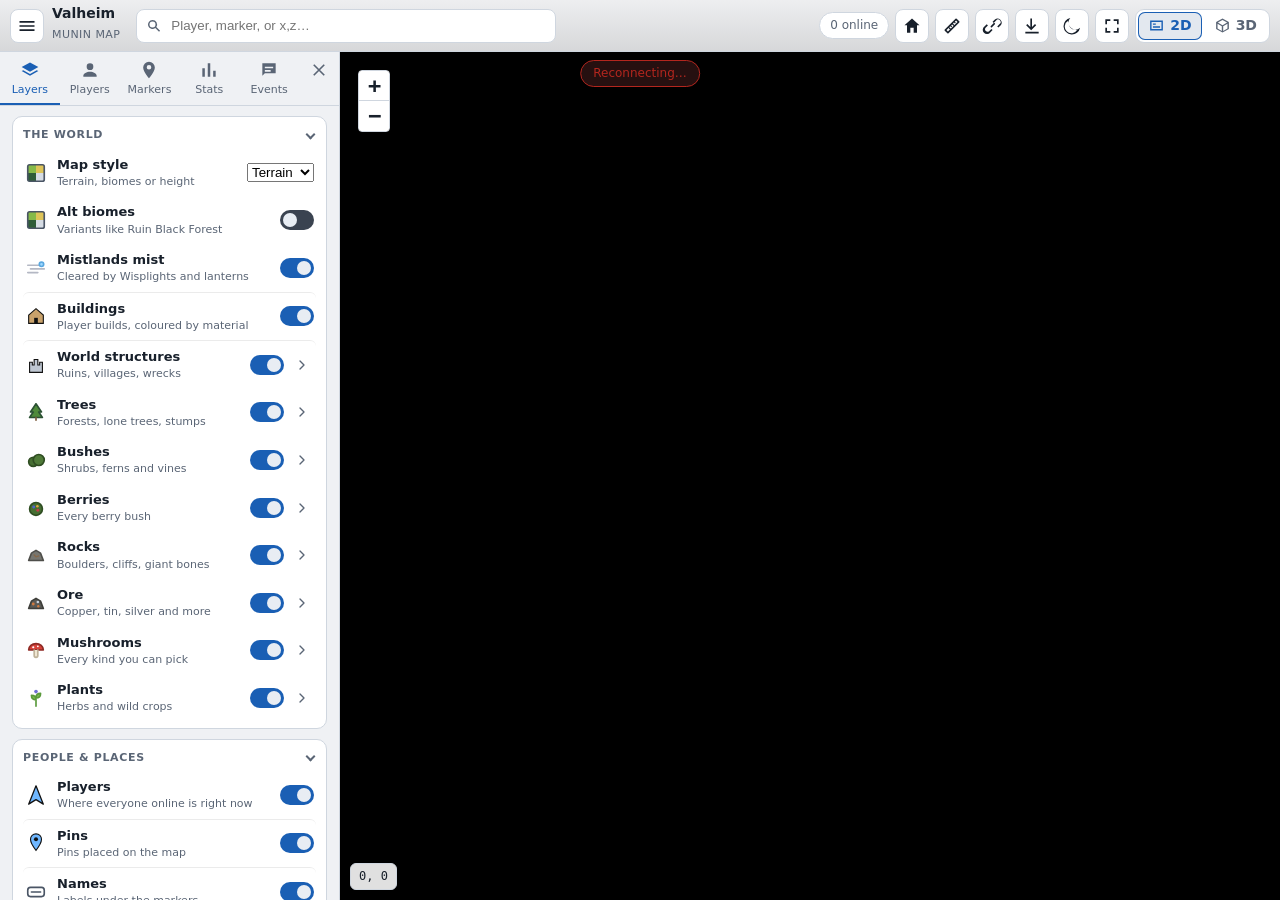
==== commit 1a4eb13e: "Menus follow the browser's light or dark setting; readable colours in both Until the sun / moon butt" ====
--- a/web/index.html
+++ b/web/index.html
@@ -7,8 +7,16 @@
 <meta name="theme-color" content="#0e1116">
 <link rel="icon" href="icons/favicon.svg" type="image/svg+xml">
 <script>
-// the menus' theme before anything is drawn (no dark flash on a light choice); the sun / moon button sets it
-try { document.documentElement.dataset.theme = localStorage.getItem('munin-theme') === 'light' ? 'light' : 'dark'; } catch (e) { /* dark */ }
+// the menus' theme before anything is drawn (no flash of the other one): the browser's own setting
+// until the sun / moon button picks one, which is then kept
+window.muninTheme = () => {
+  let t = null;
+  try { t = localStorage.getItem('munin-theme'); } catch (e) { /* none kept */ }
+  if (t !== 'light' && t !== 'dark') t = matchMedia('(prefers-color-scheme: light)').matches ? 'light' : 'dark';
+  document.documentElement.dataset.theme = t;
+};
+window.muninTheme();
+matchMedia('(prefers-color-scheme: light)').addEventListener('change', () => { window.muninTheme(); window.muninThemeShown?.(); });
 </script>
 <script>
 // the data every visit starts with, asked for now rather than once the scripts have loaded and
--- a/web/css/app.css
+++ b/web/css/app.css
@@ -16,18 +16,38 @@
   --panel: rgba(22,27,34,.96);     /* the sidebar and floating panels */
   --glass: rgba(14,17,22,.8);      /* small boxes over the map */
   --bar-a: rgba(14,17,22,.92); --bar-b: rgba(14,17,22,.75);
-  --rule: var(--rule);       /* lines between rows */
+  --rule: rgba(42,50,61,.5);       /* lines between rows */
   --hover: rgba(255,255,255,.04);
   --chat: #e8edf3;
+  /* text colours, each with a darker twin for light menus; chat names the same */
+  --t-red: #ff5c5c;
+  --t-red-soft: #ffd2d2;
+  --t-orange: #ffb347;
+  --t-orange-soft: #ffe2bd;
+  --t-gold: #f2c14e;
+  --t-teal: #8fd8d0;
+  --t-violet: #c9a7ff;
+  --t-err: #e07a6a;
+  --t-green: #6fdc8c;
+  --t-gold-2: #ffcf5c;
+  --t-warn: #ffd27a;
+  --t-yellow: #ffd866;
+  --t-icon: #c8cdd6;
+  --t-red-2: #ff8f8f;
+  --t-orange-2: #ffb86b;
+  --t-warm: #ffd2a6;
+  --name-0: #7cc7ff; --name-1: #ffb86b; --name-2: #9be37a; --name-3: #f590d0; --name-4: #ffd866; --name-5: #8fd8d0; --name-6: #c9a7ff; --name-7: #ff8f8f;
   color-scheme: dark;
 }
-/* the menus in light (the map itself stays as it is); the sun / moon button, kept by the browser */
+/* the menus in light (the map itself stays as it is): the browser's setting, or the sun / moon button's choice */
 :root[data-theme=light] {
   --bg: #eef1f5; --bg-2: #ffffff; --bg-3: #e3e8ef; --line: #cfd6df;
-  --text: #18202b; --muted: #5a6575; --accent: #1f6fd1; --accent-2: #a87b06; --danger: #d33a3a; --ok: #2c8f52;
+  --text: #18202b; --muted: #5a6575; --accent: #1a5fb4; --accent-2: #a87b06; --danger: #b3261e; --ok: #1a6e3c;
   --panel: rgba(247,249,252,.97); --glass: rgba(255,255,255,.88);
   --bar-a: rgba(250,251,253,.95); --bar-b: rgba(250,251,253,.86);
   --rule: rgba(0,0,0,.08); --hover: rgba(0,0,0,.04); --chat: #18202b;
+  --t-red: #c62828; --t-red-soft: #8e2020; --t-orange: #934a00; --t-orange-soft: #7a4300; --t-gold: #775500; --t-teal: #0d6b63; --t-violet: #6b3fc4; --t-err: #b3261e; --t-green: #1a6e36; --t-gold-2: #775500; --t-warn: #8a5a00; --t-yellow: #775500; --t-icon: #4a5565; --t-red-2: #c62828; --t-orange-2: #934a00; --t-warm: #9a4a00;
+  --name-0: #1a5fb4; --name-1: #934a00; --name-2: #276b1b; --name-3: #b0347e; --name-4: #775500; --name-5: #0d6b63; --name-6: #6b3fc4; --name-7: #c62828;
   color-scheme: light;
 }
 * { box-sizing: border-box; }
@@ -144,13 +164,13 @@
 .event .msg { color: var(--text); word-break: break-word; }
 .event[data-type=death] .msg, .event[data-type=death] b { color: var(--danger); }
 .event[data-type=join] b { color: var(--ok); }
-.event[data-type=boss] b { color: #ff5c5c; }
-.event[data-type=boss] .msg { color: #ffd2d2; }
-.event[data-type=raid] b, .event[data-type=invasion] b { color: #ffb347; }
-.event[data-type=raid] .msg, .event[data-type=invasion] .msg { color: #ffe2bd; }
-.event[data-type=found] b { color: #f2c14e; }
-.event[data-type=biome] b { color: #8fd8d0; }
-.event[data-type=sleep] b { color: #c9a7ff; }
+.event[data-type=boss] b { color: var(--t-red); }
+.event[data-type=boss] .msg { color: var(--t-red-soft); }
+.event[data-type=raid] b, .event[data-type=invasion] b { color: var(--t-orange); }
+.event[data-type=raid] .msg, .event[data-type=invasion] .msg { color: var(--t-orange-soft); }
+.event[data-type=found] b { color: var(--t-gold); }
+.event[data-type=biome] b { color: var(--t-teal); }
+.event[data-type=sleep] b { color: var(--t-violet); }
 .event[data-type=server] b { color: var(--accent-2); }
 .event[data-type=chat] .msg, .event[data-type=shout] .msg, .event[data-type=whisper] .msg { color: var(--chat); }
 .event.said { background: rgba(124,199,255,.06); border-left: 2px solid rgba(124,199,255,.45); padding-left: 6px; }
@@ -230,7 +250,7 @@
 .pin-form .row { display: flex; gap: 6px; margin-top: 6px; }
 .pin-form input, .pin-form select { flex: 1; min-width: 0; font: 13px var(--font); color: var(--text); background: var(--bg); border: 1px solid var(--line); border-radius: 6px; padding: 5px 7px; }
 .pin-form select { flex: 0 0 auto; }
-.pin-form .err { display: block; margin-top: 6px; color: #e07a6a; }
+.pin-form .err { display: block; margin-top: 6px; color: var(--t-err); }
 .pin-form .pin-key { margin-top: 8px; }
 .pin-form .pin-key summary { cursor: pointer; font-size: 12px; color: var(--muted, #9aa); }
 .pin-form .pin-key small { display: block; margin-top: 4px; max-width: 240px; }
@@ -313,7 +333,7 @@
 /* player card */
 .player-card { position: absolute; z-index: 1250; width: 310px; max-height: calc(100vh - 16px); overflow: auto; background: var(--bg-2); border: 1px solid var(--line); border-radius: 12px; box-shadow: 0 12px 32px rgba(0,0,0,.55); padding: 12px 14px; font-size: 12.5px; }
 .player-card .pc-head .avatar { width: 38px; height: 38px; border-radius: 50%; display: flex; align-items: center; justify-content: center; font-weight: 800; font-size: 17px; color: #0d1117; flex: none; }
-.player-card .pc-on { color: #6fdc8c; font-weight: 700; }
+.player-card .pc-on { color: var(--t-green); font-weight: 700; }
 .player-card .pc-section small { text-transform: none; letter-spacing: 0; margin-left: 4px; }
 .player-card .pc-items { display: grid; grid-template-columns: 1fr 1fr; gap: 6px; }
 .player-card .pc-item { display: flex; align-items: center; gap: 7px; background: var(--bg-3); border-radius: 7px; padding: 4px 6px; min-width: 0; }
@@ -335,7 +355,7 @@
 .player-card .pc-hours { display: flex; gap: 1px; height: 8px; margin-top: 6px; }
 .player-card .pc-hours i { flex: 1; background: var(--accent, #6fb7ff); border-radius: 1px; }
 .player-card .pc-badges { display: flex; flex-wrap: wrap; gap: 4px; margin: 6px 0 2px; }
-.player-card .pc-badge { font-size: 11px; font-weight: 700; padding: 2px 8px; border-radius: 10px; background: rgba(255,207,92,.14); color: #ffcf5c; border: 1px solid rgba(255,207,92,.4); }
+.player-card .pc-badge { font-size: 11px; font-weight: 700; padding: 2px 8px; border-radius: 10px; background: rgba(255,207,92,.14); color: var(--t-gold-2); border: 1px solid rgba(255,207,92,.4); }
 .player-card .pc-sub { font-size: 10.5px; color: var(--muted); margin: 8px 0 2px; }
 .player-card .chip.boss { border-color: rgba(255,92,92,.45); }
 .player-card .pc-place span em { font-style: normal; color: var(--muted); margin-left: 4px; }
@@ -387,7 +407,7 @@
 .logline[hidden] { display: none; }
 .logline time { flex: none; color: var(--muted); }
 .logline span { word-break: break-word; white-space: pre-wrap; }
-.logline.warn span { color: #ffd27a; }
+.logline.warn span { color: var(--t-warn); }
 .logline.error span { color: var(--danger); }
 
 .filters-head { display: flex; align-items: center; gap: 10px; font-size: 11px; color: var(--muted); text-transform: uppercase; letter-spacing: .04em; margin-top: 2px; }
@@ -416,7 +436,7 @@
 .mp-seg { display: inline-flex; background: var(--bg); border: 1px solid var(--line); border-radius: 7px; overflow: hidden; }
 .mp-seg button, .mp-chips button { background: none; border: 0; color: var(--muted); font: 600 12px var(--font); padding: 4px 10px; cursor: pointer; }
 .mp-seg button.on, .mp-chips button.on { background: var(--bg-3); color: var(--text); }
-.mp-total { font-size: 20px; font-weight: 700; color: #ffd866; }
+.mp-total { font-size: 20px; font-weight: 700; color: var(--t-yellow); }
 .mp-total small { font-size: 11px; color: var(--muted); font-weight: 600; }
 .mp-times { width: 100%; border-collapse: collapse; margin: 4px 0; }
 .mp-times td { padding: 2px 0; border-top: 1px solid var(--line); }
@@ -428,7 +448,7 @@
 .mp-key i { width: 12px; height: 12px; border-radius: 3px; opacity: .85; }
 .mp-chips { display: inline-flex; flex-wrap: wrap; gap: 2px; }
 .mp-chips button { padding: 3px 6px; border-radius: 5px; }
-#btn-measure.on { color: #ffd866; background: var(--bg-3); }
+#btn-measure.on { color: var(--t-yellow); background: var(--bg-3); }
 .measuring .leaflet-interactive, .map.measuring { cursor: crosshair; }
 .mk-biomes { display: flex; flex-wrap: wrap; gap: 4px; margin-top: 6px; }
 .mk-biomes:empty { display: none; }
@@ -451,11 +471,11 @@
 .boss { background: var(--bg-3); border-radius: 8px; padding: 6px 4px; text-align: center; font-size: 11px; color: var(--muted); opacity: .6; line-height: 1.2; hyphens: manual; }
 .boss span { display: block; font-size: 14px; font-weight: 700; }
 .boss.down { opacity: 1; color: var(--text); background: rgba(255,92,92,.12); box-shadow: inset 0 0 0 1px rgba(255,92,92,.45); }
-.boss.down span { color: #ff5c5c; }
+.boss.down span { color: var(--t-red); }
 .note { font-size: 11px; color: var(--muted); margin: 2px 0 6px; }
 .leads { display: grid; grid-template-columns: repeat(2, minmax(0, 1fr)); gap: 6px; margin: 4px 0; }
 .lead { background: var(--bg-3); border-radius: 8px; padding: 7px 10px; min-width: 0; }
-.lead-title { display: block; font-size: 10px; text-transform: uppercase; letter-spacing: .05em; color: #f2c14e; }
+.lead-title { display: block; font-size: 10px; text-transform: uppercase; letter-spacing: .05em; color: var(--t-gold); }
 .lead b { display: block; font-size: 14px; white-space: nowrap; overflow: hidden; text-overflow: ellipsis; }
 .lead-val { font-size: 11px; color: var(--muted); }
 
@@ -481,7 +501,7 @@
 .lrow .ltext.lgo:hover b { text-decoration: underline; }
 .lrow + .lrow { border-top: 1px solid var(--rule); }
 .lrow:hover { background: var(--hover); }
-.lrow .lico { width: 22px; height: 22px; flex: none; color: #c8cdd6; display: grid; place-items: center; }
+.lrow .lico { width: 22px; height: 22px; flex: none; color: var(--t-icon); display: grid; place-items: center; }
 .lrow .lico svg { width: 22px; height: 22px; }
 .lrow .ltext { flex: 1; min-width: 0; display: flex; flex-direction: column; }
 .lrow .ltext b { font-size: 13px; font-weight: 600; white-space: nowrap; overflow: hidden; text-overflow: ellipsis; }
@@ -563,9 +583,9 @@
 .pc-name { font-size: 14px; font-weight: 600; display: flex; align-items: center; gap: 6px; flex-wrap: wrap; }
 .pc-where { font-size: 11px; color: var(--muted); line-height: 1.3; }
 .tag { font-size: 10px; font-weight: 600; padding: 1px 6px; border-radius: 999px; }
-.tag.dead { background: rgba(255,92,92,.15); color: #ff8f8f; }
-.tag.sleep { background: rgba(201,167,255,.15); color: #c9a7ff; }
-.tag.pvp { background: rgba(255,184,107,.15); color: #ffb86b; }
+.tag.dead { background: rgba(255,92,92,.15); color: var(--t-red-2); }
+.tag.sleep { background: rgba(201,167,255,.15); color: var(--t-violet); }
+.tag.pvp { background: rgba(255,184,107,.15); color: var(--t-orange-2); }
 .pc-hp { display: flex; align-items: center; gap: 8px; margin-top: 8px; }
 .pc-hp .hp { flex: 1; margin: 0; }
 .pc-hp span { font-size: 11px; color: var(--muted); font-variant-numeric: tabular-nums; }
@@ -574,7 +594,7 @@
 
 .chips { display: flex; flex-wrap: wrap; gap: 4px; margin: 2px 0 6px; }
 .chip { font-size: 11px; padding: 3px 8px; border-radius: 999px; background: var(--bg-3); color: var(--muted); border: 1px solid var(--line); }
-.chip.on { color: #ffd2a6; border-color: rgba(255,157,77,.5); background: rgba(255,157,77,.1); }
+.chip.on { color: var(--t-warm); border-color: rgba(255,157,77,.5); background: rgba(255,157,77,.1); }
 .chip.gone { opacity: .55; text-decoration: line-through; }
 .raids { display: flex; flex-direction: column; gap: 4px; }
 .raid-row { display: flex; align-items: baseline; gap: 8px; font-size: 13px; }
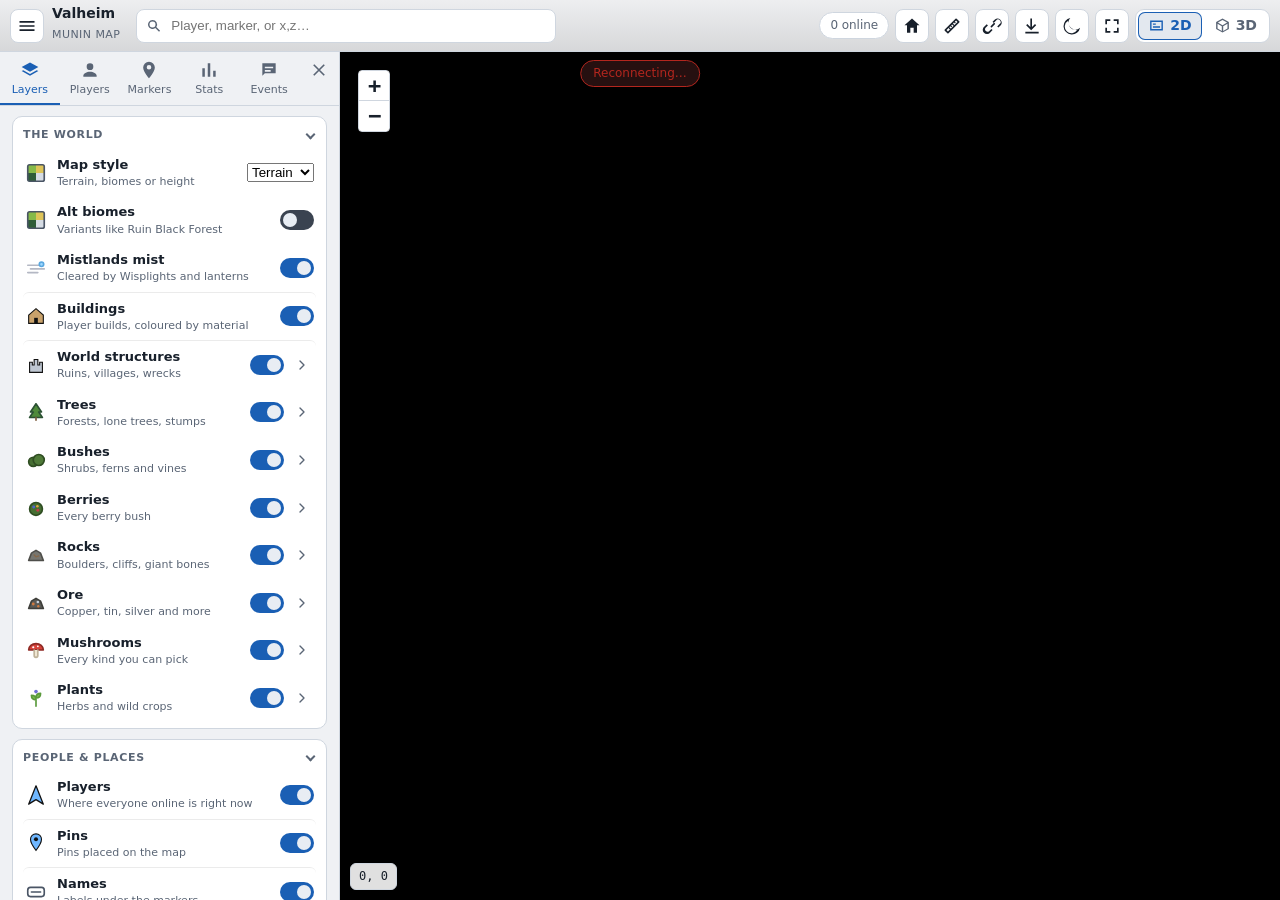
==== commit c8c4b426: "Trails stay put while zooming; the phone top bar fits on small phones Trails are drawn in the WebGL " ====
--- a/web/index.html
+++ b/web/index.html
@@ -72,7 +72,7 @@
       <div id="search-results" class="search-results" hidden></div>
     </div>
     <div class="topbar-right">
-      <span id="online-pill" class="pill" title="Players online">0 online</span>
+      <span id="online-pill" class="pill" title="Players online"><svg><use href="#i-players"/></svg><b>0</b><span>online</span></span>
       <button class="icon-btn" id="btn-home" title="Go to spawn"><svg><use href="#i-home"/></svg></button>
       <button class="icon-btn" id="btn-measure" title="Measure distances and travel times" hidden><svg><use href="#i-ruler"/></svg></button>
       <button class="icon-btn" id="btn-link" title="Copy link to this view"><svg><use href="#i-link"/></svg></button>
--- a/web/css/app.css
+++ b/web/css/app.css
@@ -88,6 +88,10 @@
 .topbar-right { margin-left: auto; display: flex; align-items: center; gap: 6px; }
 .pill { font-size: 12px; padding: 4px 10px; border-radius: 999px; background: var(--bg-2); border: 1px solid var(--line); color: var(--muted); white-space: nowrap; }
 .pill.on { color: var(--ok); border-color: rgba(88,194,125,.4); }
+#online-pill { display: inline-flex; align-items: center; }
+#online-pill b { font-weight: inherit; }
+#online-pill span { margin-left: .3em; }
+#online-pill svg { display: none; width: 14px; height: 14px; margin-right: 4px; }
 .icon-btn { width: 34px; height: 34px; display: inline-flex; align-items: center; justify-content: center; border-radius: 8px; border: 1px solid var(--line); background: var(--bg-2); cursor: pointer; }
 .icon-btn:hover { background: var(--bg-3); }
 .icon-btn svg { width: 20px; height: 20px; }
@@ -295,6 +299,21 @@
   #btn-export { display: none; }
   .pill { padding: 4px 8px; }
 }
+/* a phone held upright: the menus follow the phone's own light or dark setting, the online count
+   is an icon and a number, and the search box gives way down to its icon; tapped, it spreads over
+   the bar for the typing. So the 2D | 3D switch stays on screen down to a 320 px phone. */
+@media (max-width: 440px) {
+  #btn-theme { display: none; }
+  .topbar { gap: 5px; }
+  .topbar-right { gap: 5px; }
+  .mode-switch button { padding: 0 6px; }
+  .search { min-width: 36px; padding: 0 8px; }
+  .search:focus-within { position: absolute; left: 48px; right: 8px; z-index: 2; }
+  #online-pill { padding: 4px 7px; }
+  #online-pill svg { display: block; }
+  #online-pill span { display: none; }
+}
+@media (max-width: 360px) { .search input:not(:focus)::placeholder { color: transparent; } }   /* only a letter or two fit */
 
 /* export dialog */
 .dialog[hidden] { display: none; }
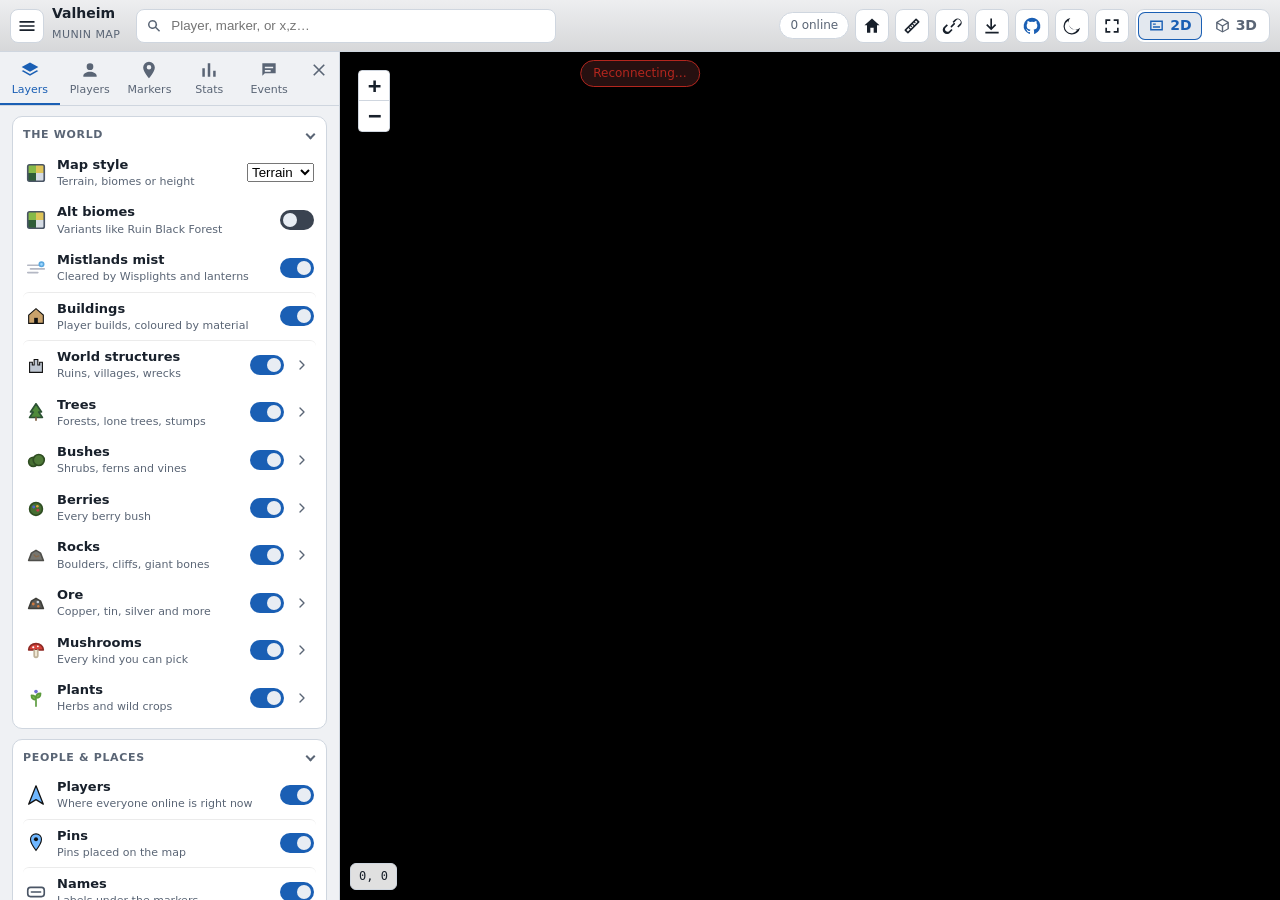
==== commit b92b0822: "A GitHub link in the top bar, and a check for new releases - show_github_link (on): a GitHub button " ====
--- a/web/index.html
+++ b/web/index.html
@@ -37,6 +37,7 @@
 <svg width="0" height="0" style="position:absolute" aria-hidden="true">
   <defs>
     <symbol id="i-layers" viewBox="0 0 24 24"><path d="M12 3 2 8.5 12 14l10-5.5L12 3Zm-8 9.2L2 13.3 12 19l10-5.7-2-1.1-8 4.5-8-4.5Z"/></symbol>
+    <symbol id="i-github" viewBox="0 0 24 24"><path d="M12 2a10 10 0 0 0-3.16 19.49c.5.09.68-.22.68-.48v-1.7c-2.78.6-3.37-1.34-3.37-1.34-.45-1.16-1.11-1.47-1.11-1.47-.91-.62.07-.6.07-.6 1 .07 1.53 1.03 1.53 1.03.9 1.52 2.34 1.08 2.91.83.09-.65.35-1.09.63-1.34-2.22-.25-4.55-1.11-4.55-4.94 0-1.09.39-1.98 1.03-2.68-.1-.25-.45-1.27.1-2.64 0 0 .84-.27 2.75 1.02a9.5 9.5 0 0 1 5 0c1.91-1.29 2.75-1.02 2.75-1.02.55 1.37.2 2.39.1 2.64.64.7 1.03 1.59 1.03 2.68 0 3.84-2.34 4.68-4.57 4.93.36.31.68.92.68 1.85v2.74c0 .27.18.58.69.48A10 10 0 0 0 12 2z"/></symbol>
     <symbol id="i-players" viewBox="0 0 24 24"><path d="M12 12a4 4 0 1 0 0-8 4 4 0 0 0 0 8Zm0 2c-4 0-8 2-8 5v1h16v-1c0-3-4-5-8-5Z"/></symbol>
     <symbol id="i-markers" viewBox="0 0 24 24"><path d="M12 2a7 7 0 0 0-7 7c0 5 7 13 7 13s7-8 7-13a7 7 0 0 0-7-7Zm0 9.5A2.5 2.5 0 1 1 12 6a2.5 2.5 0 0 1 0 5.5Z"/></symbol>
     <symbol id="i-stats" viewBox="0 0 24 24"><path d="M4 20V10h3v10H4Zm6.5 0V4h3v16h-3ZM17 20v-7h3v7h-3Z"/></symbol>
@@ -77,6 +78,7 @@
       <button class="icon-btn" id="btn-measure" title="Measure distances and travel times" hidden><svg><use href="#i-ruler"/></svg></button>
       <button class="icon-btn" id="btn-link" title="Copy link to this view"><svg><use href="#i-link"/></svg></button>
       <button class="icon-btn" id="btn-export" title="Export"><svg><use href="#i-export"/></svg></button>
+      <a class="icon-btn" id="btn-github" href="https://github.com/cocopuff2u-gaming/munin-map" target="_blank" rel="noopener" title="Munin Map on GitHub" hidden><svg><use href="#i-github"/></svg></a>
       <button class="icon-btn" id="btn-theme" title="Light menus"><svg><use href="#i-sun"/></svg></button>
       <button class="icon-btn" id="btn-fullscreen" title="Fullscreen"><svg><use href="#i-fullscreen"/></svg></button>
       <div class="mode-switch" id="btn-mode" role="group" aria-label="Map view"><button type="button" data-mode="2d" class="on" aria-pressed="true" title="Flat map"><svg><use href="#i-2d"/></svg><span>2D</span></button><button type="button" data-mode="3d" aria-pressed="false" title="3D view"><svg><use href="#i-3d"/></svg><span>3D</span></button></div>
--- a/web/css/app.css
+++ b/web/css/app.css
@@ -89,6 +89,10 @@
 .pill { font-size: 12px; padding: 4px 10px; border-radius: 999px; background: var(--bg-2); border: 1px solid var(--line); color: var(--muted); white-space: nowrap; }
 .pill.on { color: var(--ok); border-color: rgba(88,194,125,.4); }
 #online-pill { display: inline-flex; align-items: center; }
+#btn-github { position: relative; display: grid; place-items: center; text-decoration: none; }
+#btn-github[hidden] { display: none; }
+#btn-github svg { fill: currentColor; }
+#btn-github.update::after { content: ""; position: absolute; top: 5px; right: 5px; width: 8px; height: 8px; border-radius: 50%; background: var(--accent-2); box-shadow: 0 0 0 2px var(--bg-2); }
 #online-pill b { font-weight: inherit; }
 #online-pill span { margin-left: .3em; }
 #online-pill svg { display: none; width: 14px; height: 14px; margin-right: 4px; }
@@ -153,6 +157,14 @@
 .spark path { fill: none; stroke: var(--accent); stroke-width: 1.5; }
 .spark .area { fill: rgba(111,183,255,.18); stroke: none; }
 .spark .axis { stroke: var(--line); stroke-width: 1; }
+/* Stats: busiest hours, a row a day and a cell an hour, the accent deeper for busier */
+.busy .bh-head { font-size: 12px; margin: 2px 0 6px; }
+.bh-grid { display: grid; grid-template-columns: 26px repeat(24, minmax(0, 1fr)); gap: 2px; align-items: center; }
+.bh-grid i { aspect-ratio: 1; border-radius: 2px; background: rgb(111 183 255 / var(--a)); }
+.bh-grid i.none { background: none; box-shadow: inset 0 0 0 1px var(--rule); }
+.bh-grid i:hover { outline: 1px solid var(--text); }
+.bh-day, .bh-h { font-size: 10px; color: var(--muted); }
+.bh-h { text-align: left; white-space: nowrap; overflow: visible; width: 0; }
 table.stats { width: 100%; border-collapse: collapse; font-size: 11.5px; }
 table.stats td:first-child { max-width: 88px; overflow: hidden; text-overflow: ellipsis; }
 table.stats th { text-align: left; color: var(--muted); font-weight: 500; padding: 4px 3px; border-bottom: 1px solid var(--line); cursor: pointer; white-space: nowrap; }
@@ -219,13 +231,14 @@
 .mk-pin svg { width: 18px; height: 18px; }
 .mk-pin { width: 18px; height: 18px; }
 .raid-icon { overflow: visible; }
-.raid-pin { width: 64px; height: 64px; display: flex; align-items: center; justify-content: center; animation: raid-pulse 1.257s linear infinite; }
-.raid-pin img { height: 64px; width: auto; image-rendering: auto; filter: drop-shadow(0 0 2px rgba(0,0,0,.6)); }
-.raid-pin b { font: 900 56px/1 var(--font); color: #ff0f00; text-shadow: 0 0 3px #000; }
-.raid-name { position: absolute; left: 50%; top: 62px; transform: translateX(-50%); white-space: nowrap; font: 600 13px/1.2 var(--font); color: #fff; text-shadow: 0 0 3px #000, 0 0 3px #000, 0 1px 2px #000; pointer-events: none; }
-.raid-area { pointer-events: none; }
-/* the game's pulse: size x (0.8 + 0.2 sin(5t)) */
-@keyframes raid-pulse { 0% { transform: scale(.8); } 25% { transform: scale(1); } 50% { transform: scale(.8); } 75% { transform: scale(.6); } 100% { transform: scale(.8); } }
+.raid-pin { width: 30px; height: 30px; border-radius: 50%; display: grid; place-items: center; background: var(--c); box-shadow: 0 0 0 2px rgba(0,0,0,.55), 0 0 12px var(--c); animation: raid-pulse 1.6s ease-in-out infinite; }
+.raid-pin b { font: 900 19px/1 var(--font); color: #fff; text-shadow: 0 1px 1px rgba(0,0,0,.5); }
+.raid-name { position: absolute; left: 50%; top: 36px; transform: translateX(-50%); display: flex; flex-direction: column; align-items: center; white-space: nowrap; font: 700 12px/1.25 var(--font); color: #fff; padding: 3px 8px 4px; border-radius: 6px; background: rgba(12,14,18,.82); border-top: 2px solid var(--c); pointer-events: none; }
+.raid-name small { font-weight: 500; font-size: 11px; color: #e6c9c4; }
+.raid-area { cursor: pointer; }
+.raid-pop small { display: block; color: var(--muted); font-size: 11px; margin: 2px 0 4px; }
+.raid-pop .raid-msg { font-style: italic; margin: 2px 0 4px; }
+@keyframes raid-pulse { 0%, 100% { transform: scale(.9); } 50% { transform: scale(1.08); } }
 .shout-icon { overflow: visible; }
 .shout-pin { width: 28px; height: 28px; display: flex; align-items: center; justify-content: center; animation: shout-in .25s ease-out; }
 .shout-pin img, .shout-pin svg { width: 28px; height: 28px; filter: drop-shadow(0 0 2px rgba(0,0,0,.8)); }
@@ -296,7 +309,7 @@
 @media (max-width: 560px) {
   .topbar .title { display: none; }
   .search { margin-left: 0; }
-  #btn-export { display: none; }
+  #btn-export, #btn-github { display: none; }
   .pill { padding: 4px 8px; }
 }
 /* a phone held upright: the menus follow the phone's own light or dark setting, the online count
@@ -446,6 +459,48 @@
 
 /* stats: boss progress, leaderboard */
 .zone-overlay { image-rendering: pixelated; image-rendering: crisp-edges; }
+/* Activity card: a layer's own options under its row (trails, building) */
+.act-opts[hidden] { display: none; }
+.act-opts { padding: 2px 2px 8px 34px; display: flex; flex-direction: column; gap: 6px; }
+.act-line { display: flex; align-items: center; gap: 8px; }
+.act-names { margin: 0; }
+.act-names .chip { display: inline-flex; align-items: center; gap: 5px; cursor: pointer; color: var(--text); }
+.act-names .chip i { width: 8px; height: 8px; border-radius: 50%; }
+.act-names .chip.off { opacity: .45; text-decoration: line-through; }
+.act-opts .mp-seg { display: flex; width: 100%; }
+.act-opts .mp-seg button { flex: 1; padding: 5px 6px; white-space: nowrap; border-radius: 6px; }
+.act-opts .mp-seg button.on { color: var(--accent); box-shadow: inset 0 0 0 1px var(--accent); }
+.act-key { display: flex; flex-wrap: wrap; justify-content: center; gap: 4px 18px; font-size: 12px; color: var(--text); }
+.act-key span { display: inline-flex; align-items: center; gap: 6px; }
+.act-key i { width: 12px; height: 12px; border-radius: 3px; flex: none; }
+.act-key i.built { background: #46dc6e; }
+.act-key i.gone { background: #eb5046; }
+.act-note { font-size: 11px; color: var(--muted); }
+.act-note:empty { display: none; }
+/* Activity popup: a header for the square, then a section per layer shown there */
+.act-popup .leaflet-popup-content { margin: 10px 12px; min-width: 230px; }
+.act-pop { display: flex; flex-direction: column; gap: 8px; font-size: 12px; }
+.ap-head b { display: block; font-size: 14px; }
+.ap-head small { color: var(--muted); font-size: 11px; }
+.ap-sec + .ap-sec, .ap-head + .ap-sec { border-top: 1px solid var(--rule); padding-top: 8px; }
+.ap-sec h5 { display: flex; align-items: center; gap: 6px; margin: 0 0 5px; font-size: 11px; font-weight: 700; letter-spacing: .05em; text-transform: uppercase; color: var(--muted); }
+.ap-sec h5 span { margin-left: auto; font-size: 13px; letter-spacing: 0; text-transform: none; color: var(--text); }
+.ap-sec .hd { display: inline-block; width: 9px; height: 9px; border-radius: 50%; flex: none; }
+.ap-kv { display: grid; grid-template-columns: auto 1fr; gap: 2px 12px; margin: 0; }
+.ap-kv dt { color: var(--muted); }
+.ap-kv dd { margin: 0; text-align: right; font-weight: 600; }
+.ap-kv dd small { font-weight: 400; color: var(--muted); }
+.ap-cols, .ap-who { display: grid; grid-template-columns: 9px minmax(0, 1fr) auto 64px; align-items: center; column-gap: 7px; }
+.ap-cols { font-size: 10px; color: var(--muted); text-transform: uppercase; letter-spacing: .04em; margin-bottom: 2px; }
+.ap-cols span:first-child { grid-column: 1 / 3; }
+.ap-cols span:last-child { text-align: right; }
+.ap-who { padding: 3px 0 4px; row-gap: 3px; }
+.ap-name { font-weight: 600; white-space: nowrap; overflow: hidden; text-overflow: ellipsis; }
+.ap-bar { grid-column: 2 / -1; height: 4px; border-radius: 2px; background: var(--rule); overflow: hidden; }
+.ap-bar i { display: block; height: 100%; border-radius: 2px; }
+.ap-time { font-weight: 600; text-align: right; white-space: nowrap; font-variant-numeric: tabular-nums; }
+.ap-who small { color: var(--muted); text-align: right; white-space: nowrap; font-size: 11px; }
+.ap-note { display: block; color: var(--muted); font-size: 11px; margin-top: 4px; }
 .hot-table { border-collapse: collapse; margin: 6px 0; font-size: 12px; }
 .hot-table td { padding: 1px 10px 1px 0; }
 .hot-table td + td { text-align: right; font-weight: 600; }
@@ -595,6 +650,8 @@
 .pcard { background: var(--bg-2); border: 1px solid var(--line); border-radius: 10px; padding: 10px; margin: 0 0 8px; cursor: pointer; }
 .pcard:hover { border-color: #3a4656; }
 .pcard.on { border-color: var(--accent); box-shadow: 0 0 0 1px var(--accent) inset; }
+.pc-btns { display: flex; flex-direction: column; gap: 4px; flex: none; }
+.pc-btns .btn { width: 100%; justify-content: center; }
 .pc-top { display: flex; align-items: center; gap: 10px; }
 .pc-top .grow { flex: 1; min-width: 0; }
 .avatar { width: 32px; height: 32px; border-radius: 50%; display: grid; place-items: center; font-weight: 700; color: #0d1117; flex: none; font-size: 14px; }
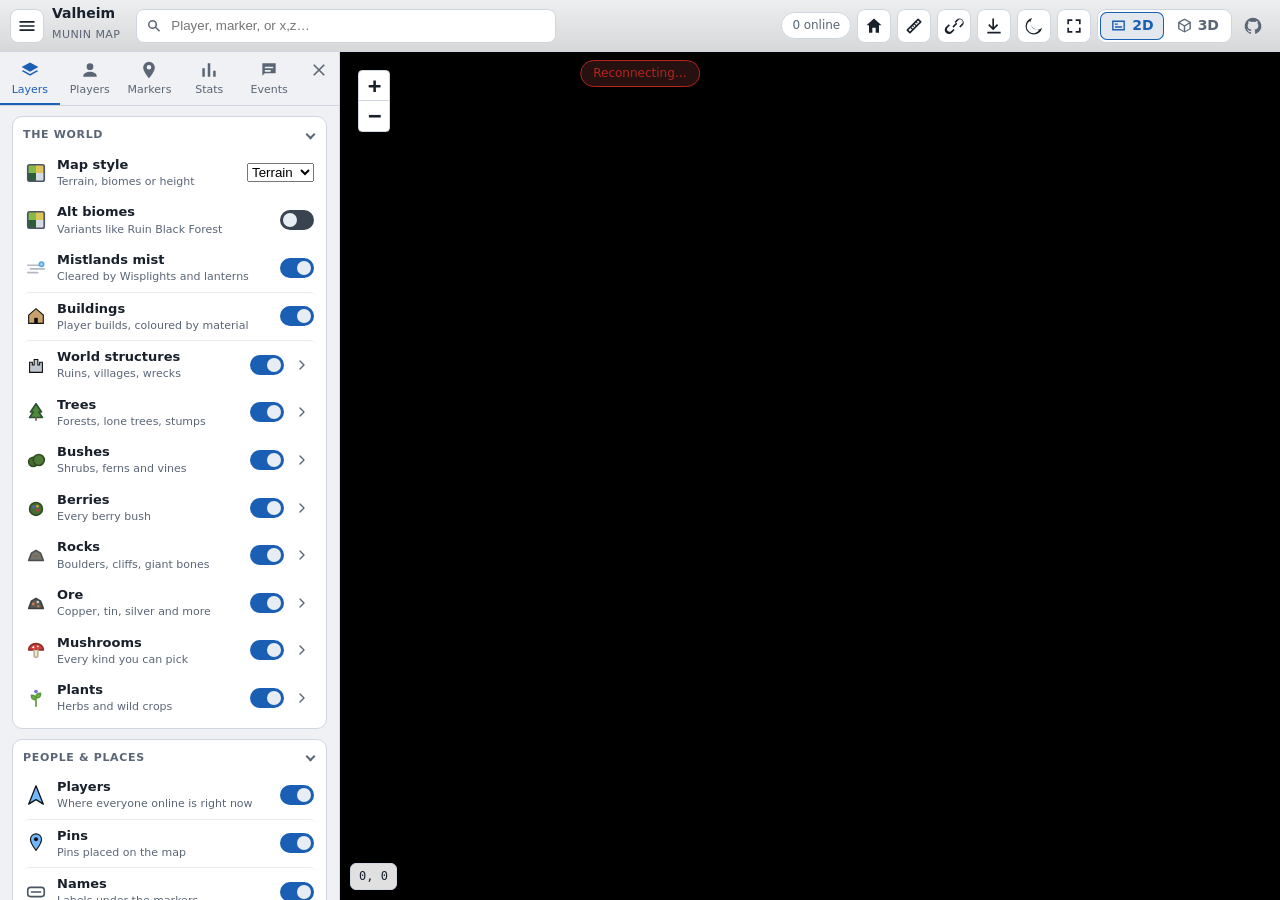
==== commit cbbfb019: "Update notice: a closeable note in the bottom right; GitHub at the end of the top bar When a newer r" ====
--- a/web/index.html
+++ b/web/index.html
@@ -78,10 +78,10 @@
       <button class="icon-btn" id="btn-measure" title="Measure distances and travel times" hidden><svg><use href="#i-ruler"/></svg></button>
       <button class="icon-btn" id="btn-link" title="Copy link to this view"><svg><use href="#i-link"/></svg></button>
       <button class="icon-btn" id="btn-export" title="Export"><svg><use href="#i-export"/></svg></button>
-      <a class="icon-btn" id="btn-github" href="https://github.com/cocopuff2u-gaming/munin-map" target="_blank" rel="noopener" title="Munin Map on GitHub" hidden><svg><use href="#i-github"/></svg></a>
       <button class="icon-btn" id="btn-theme" title="Light menus"><svg><use href="#i-sun"/></svg></button>
       <button class="icon-btn" id="btn-fullscreen" title="Fullscreen"><svg><use href="#i-fullscreen"/></svg></button>
       <div class="mode-switch" id="btn-mode" role="group" aria-label="Map view"><button type="button" data-mode="2d" class="on" aria-pressed="true" title="Flat map"><svg><use href="#i-2d"/></svg><span>2D</span></button><button type="button" data-mode="3d" aria-pressed="false" title="3D view"><svg><use href="#i-3d"/></svg><span>3D</span></button></div>
+      <a class="icon-btn gh-btn" id="btn-github" href="https://github.com/cocopuff2u-gaming/munin-map" target="_blank" rel="noopener" title="Munin Map on GitHub" hidden><svg><use href="#i-github"/></svg></a>
     </div>
   </header>
 
@@ -107,6 +107,7 @@
     <div id="wind" class="wind" title="Wind direction, the same everywhere (its strength depends on the weather)"></div>
     <div id="render-status" class="render-status" title="Tiles on disk / waiting to render"></div>
   </div>
+  <div id="update-note" class="update-note" hidden><svg><use href="#i-github"/></svg><span></span><a target="_blank" rel="noopener">What's new</a><button type="button" title="Close">×</button></div>
   <div id="measure-panel" class="measure-panel" hidden></div>
   <div id="toast" class="toast" hidden></div>
   <div id="export-dialog" class="dialog side" hidden>
--- a/web/css/app.css
+++ b/web/css/app.css
@@ -89,10 +89,11 @@
 .pill { font-size: 12px; padding: 4px 10px; border-radius: 999px; background: var(--bg-2); border: 1px solid var(--line); color: var(--muted); white-space: nowrap; }
 .pill.on { color: var(--ok); border-color: rgba(88,194,125,.4); }
 #online-pill { display: inline-flex; align-items: center; }
-#btn-github { position: relative; display: grid; place-items: center; text-decoration: none; }
+#btn-github { position: relative; display: grid; place-items: center; text-decoration: none; color: var(--muted); border-color: transparent; background: none; margin-left: -2px; }
+#btn-github:hover { color: var(--text); background: var(--hover); }
 #btn-github[hidden] { display: none; }
 #btn-github svg { fill: currentColor; }
-#btn-github.update::after { content: ""; position: absolute; top: 5px; right: 5px; width: 8px; height: 8px; border-radius: 50%; background: var(--accent-2); box-shadow: 0 0 0 2px var(--bg-2); }
+#btn-github.update::after { content: ""; position: absolute; top: 5px; right: 5px; width: 8px; height: 8px; border-radius: 50%; background: var(--accent-2); box-shadow: 0 0 0 2px var(--bar-b, var(--bg-2)); }
 #online-pill b { font-weight: inherit; }
 #online-pill span { margin-left: .3em; }
 #online-pill svg { display: none; width: 14px; height: 14px; margin-right: 4px; }
@@ -207,6 +208,15 @@
 .hud .wind { display: flex; align-items: center; gap: 5px; }
 .hud .wind svg { width: 12px; height: 12px; transition: transform .6s ease; }
 .hud .render-status { color: var(--muted); }
+/* a newer Munin Map is out: bottom right, like the HUD's chips, until closed */
+.update-note { position: absolute; right: 10px; bottom: 10px; z-index: 800; display: flex; align-items: center; gap: 8px; padding: 4px 4px 4px 10px; font-size: 12px; background: var(--glass); border: 1px solid var(--line); border-left: 3px solid var(--accent-2); border-radius: 6px; }
+.update-note[hidden] { display: none; }
+.update-note svg { width: 14px; height: 14px; fill: currentColor; flex: none; }
+.update-note span { font-weight: 600; white-space: nowrap; }
+.update-note a { color: var(--accent); white-space: nowrap; }
+.update-note button { width: 22px; height: 22px; padding: 0; border: 0; border-radius: 5px; background: none; color: var(--muted); font-size: 16px; line-height: 1; cursor: pointer; }
+.update-note button:hover { background: var(--hover); color: var(--text); }
+@media (max-width: 560px) { .update-note { bottom: 46px; } }   /* a phone: above the HUD's chips */
 .app:not(.sidebar-hidden) .hud { left: calc(var(--sidebar-w) + 10px); }
 .app:not(.sidebar-hidden) .leaflet-left { left: calc(var(--sidebar-w) + 8px); }
 .toast { position: absolute; left: 50%; bottom: 56px; transform: translateX(-50%); background: var(--bg-2); border: 1px solid var(--line); padding: 8px 14px; border-radius: 8px; z-index: 1200; box-shadow: 0 8px 24px rgba(0,0,0,.5); }
